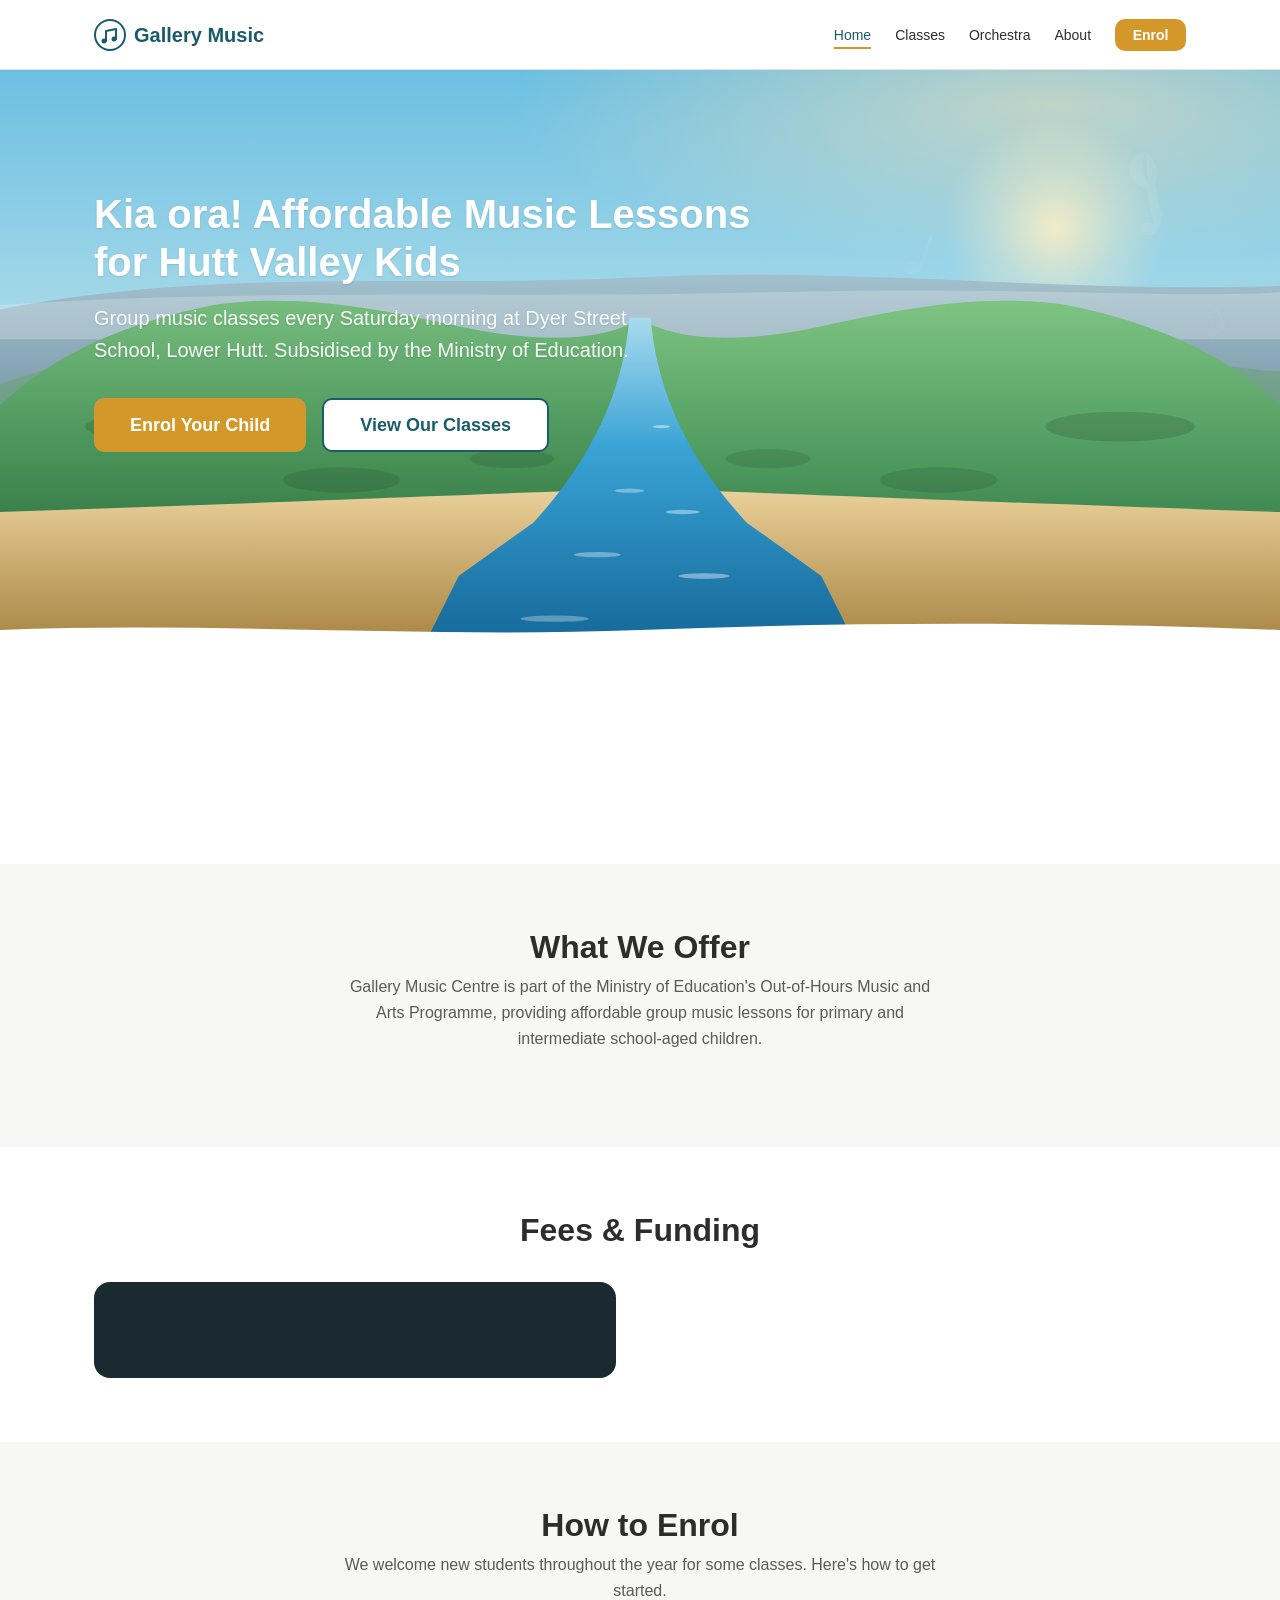
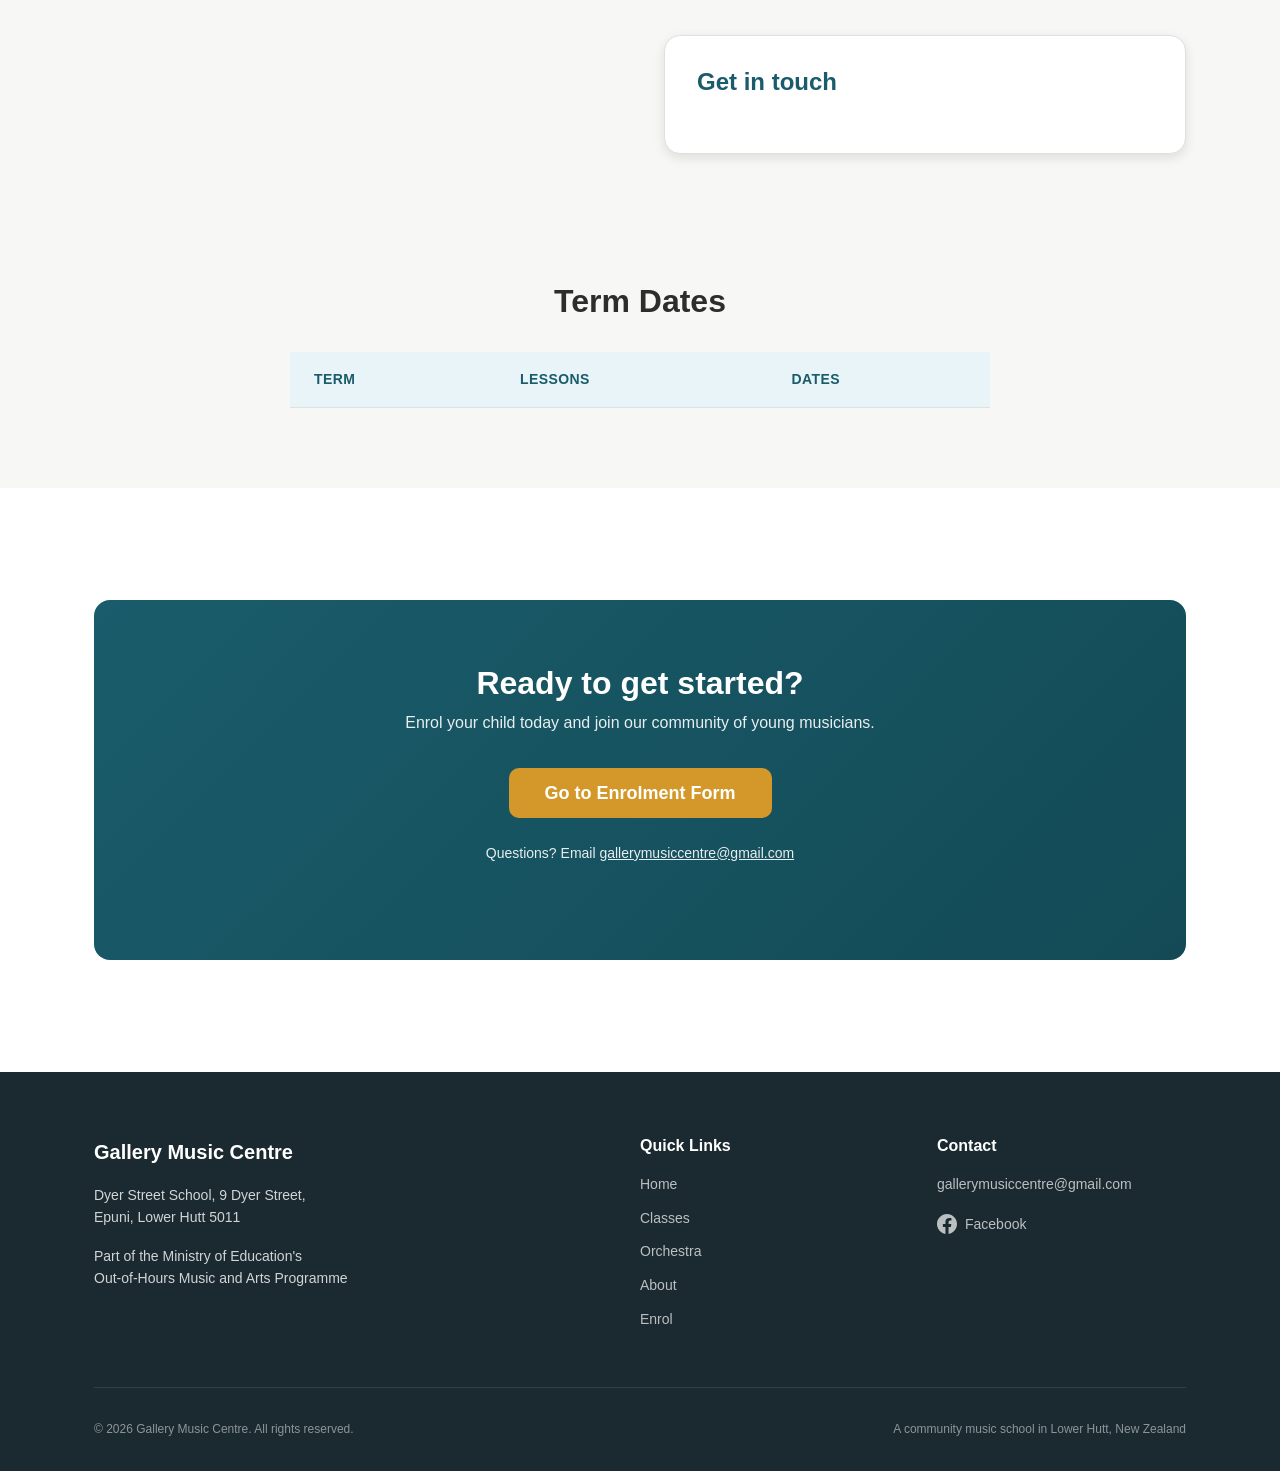
==== index.html @ 89d06e6a "Add SEO fundamentals: sitemap, robots.txt, canonical URLs, Open Graph, structured data - Create robo" ====
<!DOCTYPE html>
<html lang="en-NZ">
<head>
  <meta charset="UTF-8">
  <meta http-equiv="refresh" content="0; url=home.html">
  <title>Gallery Music Centre</title>
  <link rel="canonical" href="https://gallerymusic.org/home.html">
</head>
<body>
  <p><a href="home.html">Redirecting to Gallery Music Centre home page…</a></p>
</body>
</html>
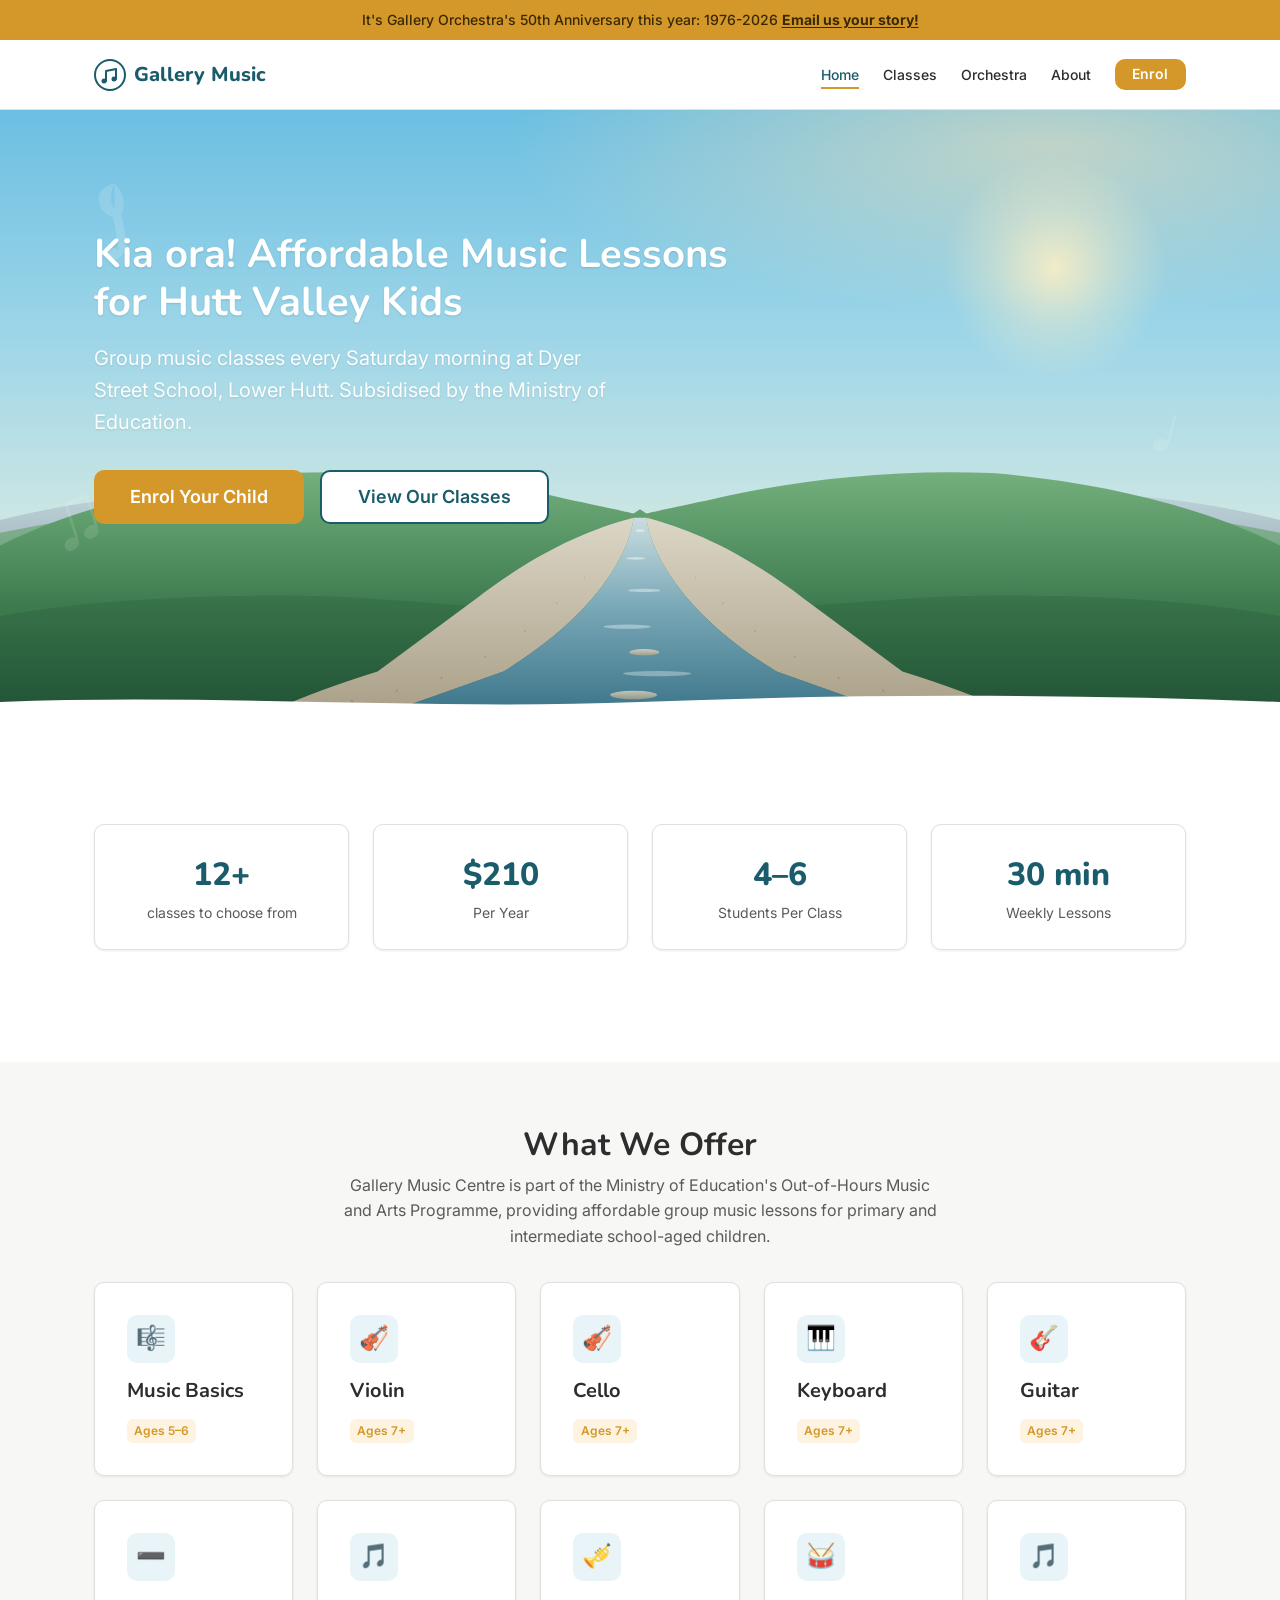
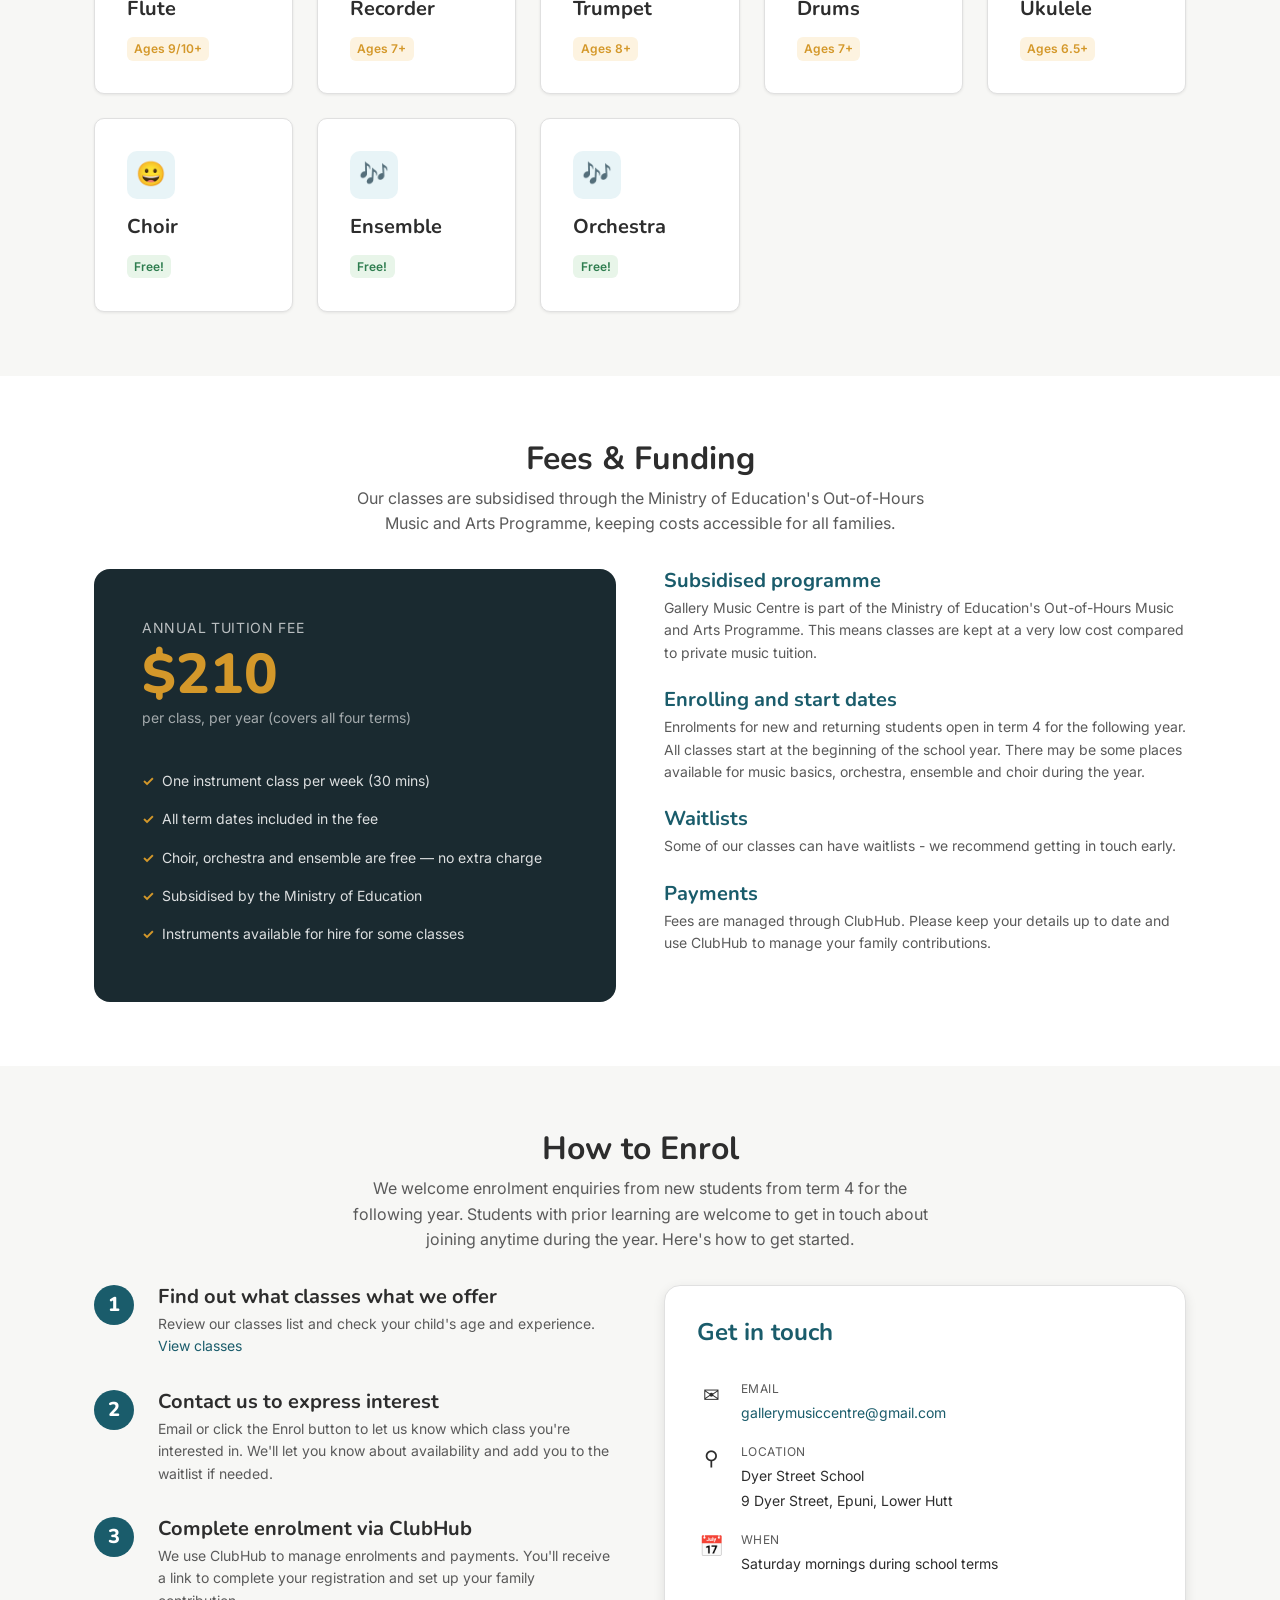
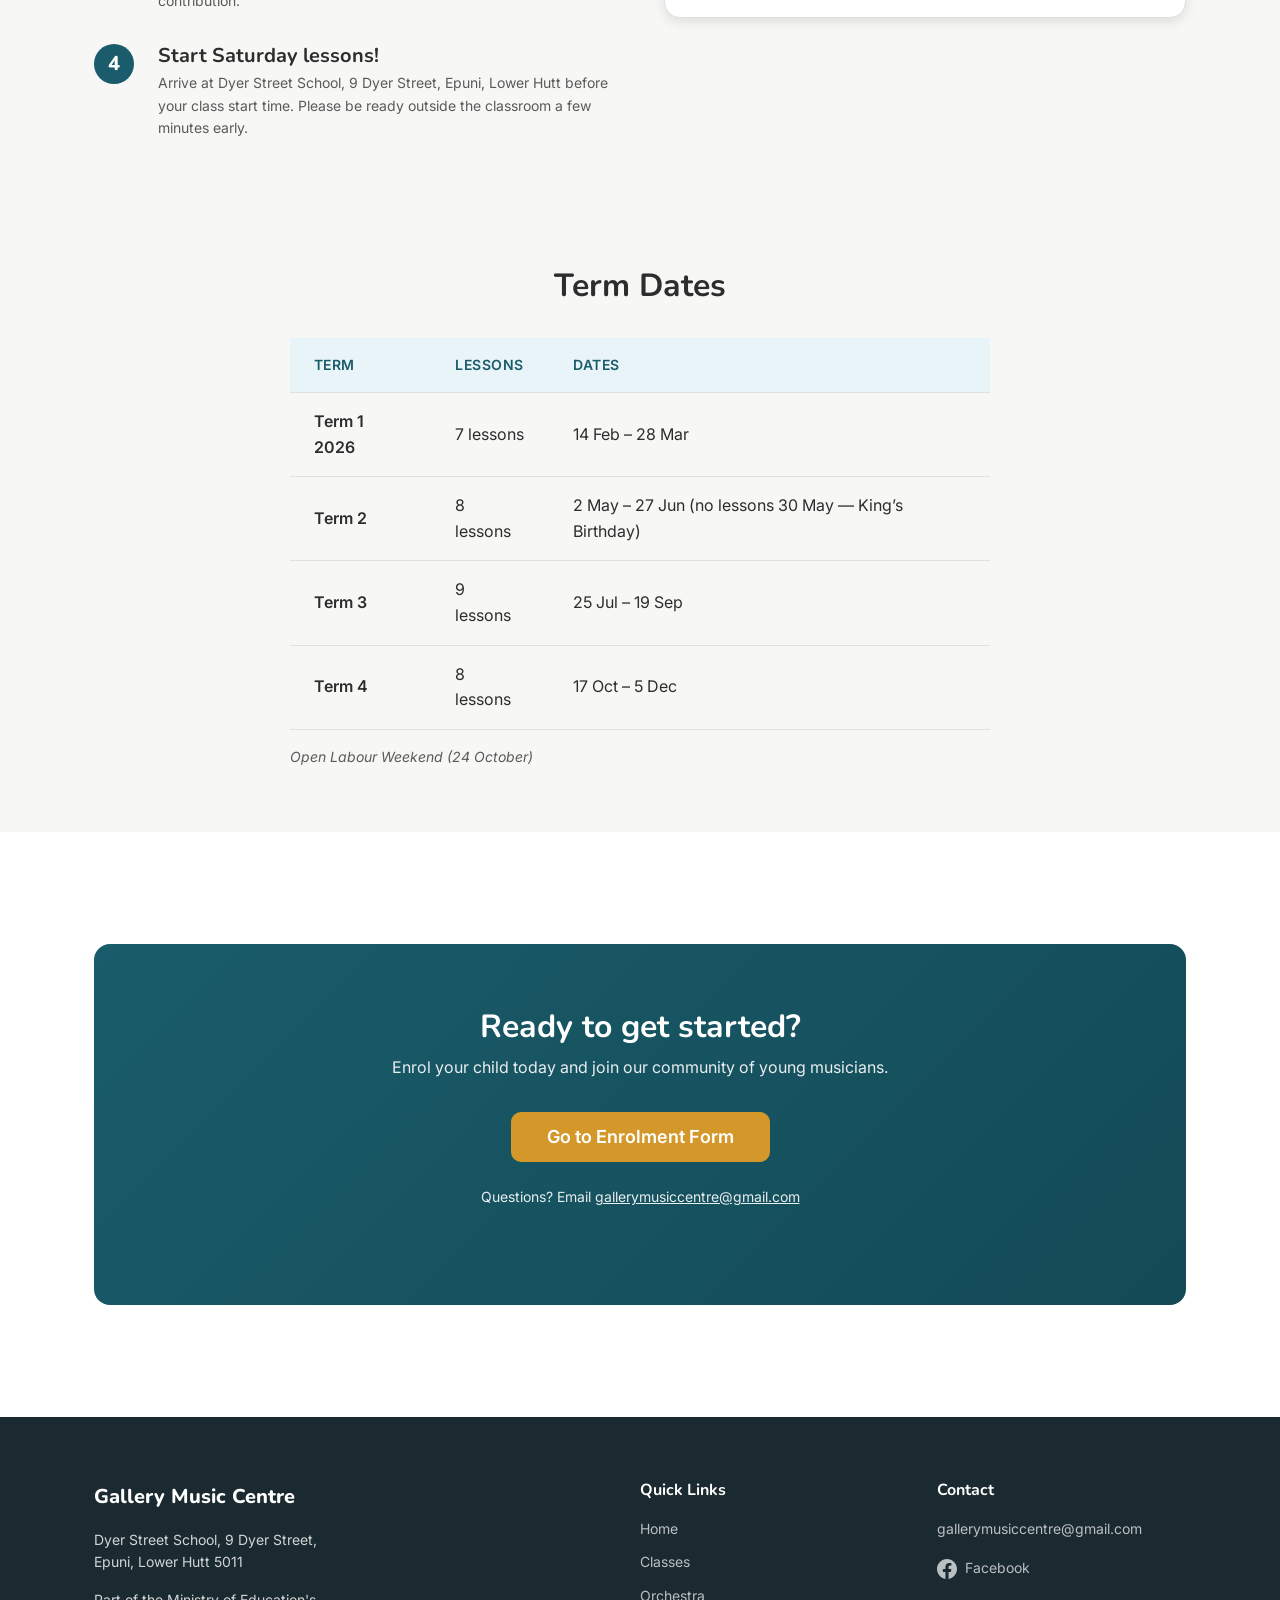
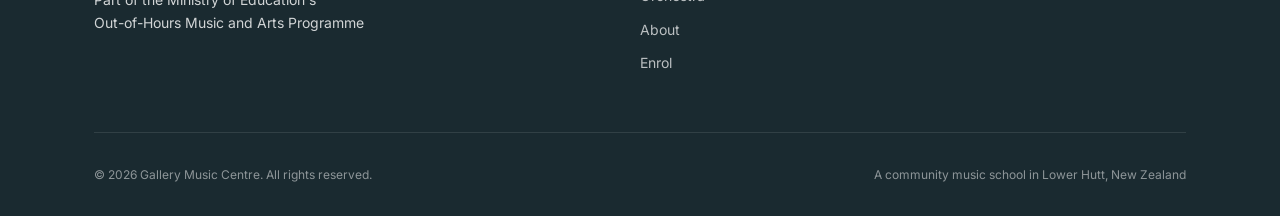
==== commit 5543c268: "Promote home.html to index.html, eliminating redirect flash gallerymusic.org now serves the home pag" ====
--- a/index.html
+++ b/index.html
@@ -2,11 +2,256 @@
 <html lang="en-NZ">
 <head>
   <meta charset="UTF-8">
-  <meta http-equiv="refresh" content="0; url=home.html">
-  <title>Gallery Music Centre</title>
-  <link rel="canonical" href="https://gallerymusic.org/home.html">
+  <meta name="viewport" content="width=device-width, initial-scale=1.0">
+  <title>Gallery Music Centre — Affordable Music Lessons for Hutt Valley Kids</title>
+  <meta name="description" content="Group music classes every Saturday morning at Dyer Street School, Lower Hutt. Subsidised by the Ministry of Education. Violin, guitar, drums, keyboard and more.">
+  <link rel="preconnect" href="https://fonts.googleapis.com">
+  <link rel="preconnect" href="https://fonts.gstatic.com" crossorigin>
+  <link href="https://fonts.googleapis.com/css2?family=Inter:wght@400;500;600;700&family=Nunito:wght@700;800&display=swap" rel="stylesheet">
+  <link rel="icon" type="image/svg+xml" href="images/favicon.svg">
+  <link rel="stylesheet" href="css/style.css">
+  <link rel="canonical" href="https://gallerymusic.org/">
+  <meta property="og:type" content="website">
+  <meta property="og:site_name" content="Gallery Music Centre">
+  <meta property="og:title" content="Gallery Music Centre — Affordable Music Lessons for Hutt Valley Kids">
+  <meta property="og:description" content="Group music classes every Saturday morning at Dyer Street School, Lower Hutt. Subsidised by the Ministry of Education. Violin, guitar, drums, keyboard and more.">
+  <meta property="og:url" content="https://gallerymusic.org/">
+  <meta property="og:locale" content="en_NZ">
+  <meta name="twitter:card" content="summary">
+  <meta name="twitter:title" content="Gallery Music Centre — Affordable Music Lessons for Hutt Valley Kids">
+  <meta name="twitter:description" content="Group music classes every Saturday morning at Dyer Street School, Lower Hutt. Subsidised by the Ministry of Education. Violin, guitar, drums, keyboard and more.">
+  <script type="application/ld+json">
+  {
+    "@context": "https://schema.org",
+    "@type": "EducationalOrganization",
+    "name": "Gallery Music Centre",
+    "url": "https://gallerymusic.org",
+    "description": "Affordable group music lessons for primary and intermediate school-aged children in Lower Hutt, New Zealand. Subsidised by the Ministry of Education.",
+    "address": {
+      "@type": "PostalAddress",
+      "streetAddress": "9 Dyer Street",
+      "addressLocality": "Epuni",
+      "addressRegion": "Lower Hutt",
+      "postalCode": "5011",
+      "addressCountry": "NZ"
+    },
+    "email": "gallerymusiccentre@gmail.com",
+    "sameAs": ["https://www.facebook.com/gallerymusiccentre"],
+    "openingHours": "Sa 08:30-12:30",
+    "priceRange": "$210/year",
+    "areaServed": {
+      "@type": "City",
+      "name": "Lower Hutt"
+    }
+  }
+  </script>
 </head>
 <body>
-  <p><a href="home.html">Redirecting to Gallery Music Centre home page…</a></p>
+
+  <a href="#main" class="skip-link">Skip to main content</a>
+
+  <!-- Site Banner -->
+  <div id="site-banner" class="site-banner" hidden>
+    <!-- loaded from data/banner.json -->
+  </div>
+
+  <!-- Header -->
+  <header class="site-header">
+    <nav class="nav container" aria-label="Main navigation">
+      <a href="/" class="nav__logo" aria-label="Gallery Music Centre — Home">
+        <svg viewBox="0 0 32 32" fill="none" aria-hidden="true">
+          <circle cx="16" cy="16" r="15" stroke="currentColor" stroke-width="2"/>
+          <path d="M12 22V12l10-2v10" stroke="currentColor" stroke-width="2" stroke-linecap="round" stroke-linejoin="round"/>
+          <circle cx="10" cy="22" r="2.5" fill="currentColor"/>
+          <circle cx="20" cy="20" r="2.5" fill="currentColor"/>
+        </svg>
+        Gallery Music
+      </a>
+      <div class="nav__overlay" aria-hidden="true"></div>
+      <ul class="nav__links" id="nav-links">
+        <li><a href="/" class="active">Home</a></li>
+        <li><a href="classes.html">Classes</a></li>
+        <li><a href="orchestra.html">Orchestra</a></li>
+        <li><a href="about.html">About</a></li>
+        <li><a href="enrol.html" class="nav__enrol">Enrol</a></li>
+      </ul>
+      <button class="nav__toggle" aria-expanded="false" aria-controls="nav-links" aria-label="Toggle menu">
+        <span></span><span></span><span></span>
+      </button>
+    </nav>
+  </header>
+
+  <main id="main">
+
+    <!-- Hero -->
+    <section class="hero">
+      <div class="hero__decor" aria-hidden="true">
+        <div class="hero__band hero__band--hills"></div>
+        <div class="hero__band hero__band--valley"></div>
+        <div class="hero__band hero__band--river"></div>
+      </div>
+      <div class="hero__notes" aria-hidden="true">
+        <!-- Treble clef silhouette -->
+        <svg viewBox="0 0 100 200"><path d="M52 2c-4 8-14 20-14 40s10 28 10 28l-6 10c-18-6-32-22-32-44C10 14 28 2 52 2zm0 0c4 8 14 20 14 40s-10 30-10 30v60c0 20-10 34-26 40-8 2-16 0-20-6s-2-14 4-18c8-4 18-2 22 6v-82l6-10"/></svg>
+        <!-- Quarter note -->
+        <svg viewBox="0 0 60 100"><ellipse cx="20" cy="80" rx="18" ry="14" transform="rotate(-20 20 80)"/><line x1="36" y1="74" x2="36" y2="8" stroke="currentColor" stroke-width="6"/></svg>
+        <!-- Double eighth notes -->
+        <svg viewBox="0 0 80 100"><ellipse cx="16" cy="82" rx="14" ry="11" transform="rotate(-20 16 82)"/><ellipse cx="56" cy="72" rx="14" ry="11" transform="rotate(-20 56 72)"/><line x1="28" y1="76" x2="28" y2="12" stroke="currentColor" stroke-width="5"/><line x1="68" y1="66" x2="68" y2="8" stroke="currentColor" stroke-width="5"/><line x1="28" y1="12" x2="68" y2="8" stroke="currentColor" stroke-width="6"/></svg>
+      </div>
+      <div class="container">
+        <div class="hero__content">
+          <h1>Kia ora! Affordable Music Lessons for Hutt Valley Kids</h1>
+          <p>Group music classes every Saturday morning at Dyer Street School, Lower Hutt. Subsidised by the Ministry of Education.</p>
+          <div class="hero__buttons">
+            <a href="enrol.html" class="btn btn--primary btn--large">Enrol Your Child</a>
+            <a href="classes.html" class="btn btn--secondary btn--large">View Our Classes</a>
+          </div>
+        </div>
+      </div>
+      <div class="hero__wave" aria-hidden="true">
+        <svg viewBox="0 0 1440 40" preserveAspectRatio="none"><path d="M0 20C240 5 480 35 720 20S1200 5 1440 20V40H0Z" fill="#ffffff"/></svg>
+      </div>
+    </section>
+
+    <!-- Key Stats -->
+    <section class="section" aria-label="Key facts">
+      <div class="container">
+        <div class="stats" id="key-stats">
+          <!-- loaded from data/site-settings.json -->
+        </div>
+      </div>
+    </section>
+
+    <!-- What We Offer -->
+    <section class="section section--alt">
+      <div class="container">
+        <div class="section-title">
+          <h2>What We Offer</h2>
+          <p>Gallery Music Centre is part of the Ministry of Education's Out-of-Hours Music and Arts Programme, providing affordable group music lessons for primary and intermediate school-aged children.</p>
+        </div>
+        <div class="card-grid card-grid--home" id="home-instruments">
+          <!-- loaded from data/instruments.json -->
+        </div>
+      </div>
+    </section>
+
+    <!-- Fees & Funding -->
+    <section class="section">
+      <div class="container">
+        <div class="section-title">
+          <h2 id="fees-title">Fees &amp; Funding</h2>
+          <p id="fees-intro"><!-- loaded from data/fees.json --></p>
+        </div>
+        <div class="fees-layout">
+          <div class="fee-box" id="fee-box">
+            <!-- loaded from data/fees.json -->
+          </div>
+          <div class="fee-notes" id="fee-notes">
+            <!-- loaded from data/fees.json -->
+          </div>
+        </div>
+      </div>
+    </section>
+
+    <!-- Join Gallery Music -->
+    <section class="section section--alt">
+      <div class="container">
+        <div class="section-title">
+          <h2 id="enrolment-title">How to Enrol</h2>
+          <p id="enrolment-intro">We welcome new students throughout the year for some classes. Here's how to get started.</p>
+        </div>
+        <div class="enrol-layout">
+          <div class="enrol-steps" id="enrolment-steps"></div>
+          <div class="contact-box">
+            <h3 id="enrolment-contact-heading">Get in touch</h3>
+            <div id="enrolment-contact-items"></div>
+          </div>
+        </div>
+      </div>
+    </section>
+
+    <!-- Term Calendar -->
+    <section class="section section--alt">
+      <div class="container">
+        <div class="section-title">
+          <h2>Term Dates</h2>
+        </div>
+        <div style="max-width: 700px; margin: 0 auto;">
+          <div class="table-scroll">
+            <table class="term-table">
+              <thead>
+                <tr>
+                  <th>Term</th>
+                  <th>Lessons</th>
+                  <th>Dates</th>
+                </tr>
+              </thead>
+              <tbody id="term-dates-body">
+                <!-- loaded from data/term-dates.json -->
+              </tbody>
+            </table>
+          </div>
+          <p class="term-note" id="term-dates-note"></p>
+        </div>
+      </div>
+    </section>
+
+    <!-- CTA Banner -->
+    <section class="section">
+      <div class="container">
+        <div class="cta-banner">
+          <h2>Ready to get started?</h2>
+          <p>Enrol your child today and join our community of young musicians.</p>
+          <a href="enrol.html" class="btn btn--primary btn--large">Go to Enrolment Form</a>
+          <p style="margin-top: var(--space-lg); font-size: var(--fs-sm);">
+            Questions? Email <a href="mailto:gallerymusiccentre@gmail.com" style="color: var(--color-white); text-decoration: underline;">gallerymusiccentre@gmail.com</a>
+          </p>
+        </div>
+      </div>
+    </section>
+
+  </main>
+
+  <!-- Footer -->
+  <footer class="site-footer">
+    <div class="container">
+      <div class="footer__grid">
+        <div>
+          <div class="footer__brand">Gallery Music Centre</div>
+          <p>Dyer Street School, 9 Dyer Street,<br>Epuni, Lower Hutt 5011</p>
+          <p style="margin-top: var(--space-md);">Part of the Ministry of Education's<br>Out-of-Hours Music and Arts Programme</p>
+        </div>
+        <div>
+          <h4>Quick Links</h4>
+          <ul class="footer__links">
+            <li><a href="/">Home</a></li>
+            <li><a href="classes.html">Classes</a></li>
+            <li><a href="orchestra.html">Orchestra</a></li>
+            <li><a href="about.html">About</a></li>
+            <li><a href="enrol.html">Enrol</a></li>
+          </ul>
+        </div>
+        <div>
+          <h4>Contact</h4>
+          <ul class="footer__links">
+            <li><a href="mailto:gallerymusiccentre@gmail.com">gallerymusiccentre@gmail.com</a></li>
+          </ul>
+          <div class="footer__social" style="margin-top: var(--space-md);">
+            <a href="https://www.facebook.com/gallerymusiccentre" target="_blank" rel="noopener noreferrer">
+              <svg width="20" height="20" viewBox="0 0 24 24" fill="currentColor" aria-hidden="true"><path d="M24 12.073c0-6.627-5.373-12-12-12s-12 5.373-12 12c0 5.99 4.388 10.954 10.125 11.854v-8.385H7.078v-3.47h3.047V9.43c0-3.007 1.792-4.669 4.533-4.669 1.312 0 2.686.235 2.686.235v2.953H15.83c-1.491 0-1.956.925-1.956 1.874v2.25h3.328l-.532 3.47h-2.796v8.385C19.612 23.027 24 18.062 24 12.073z"/></svg>
+              Facebook
+            </a>
+          </div>
+        </div>
+      </div>
+      <div class="footer__bottom">
+        <span>&copy; 2026 Gallery Music Centre. All rights reserved.</span>
+        <span>A community music school in Lower Hutt, New Zealand</span>
+      </div>
+    </div>
+  </footer>
+
+  <script src="js/content.js"></script>
+  <script src="js/main.js"></script>
 </body>
 </html>
--- a/css/style.css
+++ b/css/style.css
@@ -0,0 +1,1836 @@
+/* ============================================
+   Gallery Music Centre — Design System & Styles
+   See art_direction.md for full creative brief.
+   ============================================ */
+
+/* --- Custom Properties --- */
+:root {
+  /* Colours */
+  --color-primary: #1a5c6b;
+  --color-primary-dark: #134a56;
+  --color-primary-light: #e8f4f7;
+  --color-accent: #d4982a;
+  --color-accent-light: #fdf3e0;
+  --color-text: #2d2d2d;
+  --color-text-light: #5a5a5a;
+  --color-bg: #ffffff;
+  --color-bg-alt: #f7f7f5;
+  --color-bg-dark: #1a2a30;
+  --color-border: #e0e0e0;
+  --color-success: #2e7d4f;
+  --color-error: #c0392b;
+  --color-white: #ffffff;
+
+  /* Typography */
+  --font-body: 'Inter', -apple-system, BlinkMacSystemFont, 'Segoe UI', sans-serif;
+  --font-heading: 'Nunito', 'Inter', sans-serif;
+  --fs-xs: 0.75rem;
+  --fs-sm: 0.875rem;
+  --fs-base: 1rem;
+  --fs-md: 1.125rem;
+  --fs-lg: 1.25rem;
+  --fs-xl: 1.5rem;
+  --fs-2xl: 2rem;
+  --fs-3xl: 2.5rem;
+  --lh-tight: 1.2;
+  --lh-normal: 1.6;
+
+  /* Spacing */
+  --space-xs: 0.25rem;
+  --space-sm: 0.5rem;
+  --space-md: 1rem;
+  --space-lg: 1.5rem;
+  --space-xl: 2rem;
+  --space-2xl: 3rem;
+  --space-3xl: 4rem;
+  --space-4xl: 6rem;
+
+  /* Layout */
+  --max-width: 1140px;
+  --nav-height: 70px;
+
+  /* Effects */
+  --radius-sm: 6px;
+  --radius-md: 10px;
+  --radius-lg: 16px;
+  --radius-full: 50%;
+  --shadow-sm: 0 1px 3px rgba(0, 0, 0, 0.08);
+  --shadow-md: 0 4px 12px rgba(0, 0, 0, 0.1);
+  --shadow-lg: 0 8px 24px rgba(0, 0, 0, 0.12);
+  --transition: 0.2s ease;
+}
+
+/* --- Reset & Base --- */
+*,
+*::before,
+*::after {
+  box-sizing: border-box;
+  margin: 0;
+  padding: 0;
+}
+
+html {
+  scroll-behavior: smooth;
+  scroll-padding-top: var(--nav-height);
+}
+
+body {
+  font-family: var(--font-body);
+  font-size: var(--fs-base);
+  line-height: var(--lh-normal);
+  color: var(--color-text);
+  background: var(--color-bg);
+  -webkit-font-smoothing: antialiased;
+}
+
+img {
+  max-width: 100%;
+  height: auto;
+  display: block;
+}
+
+a {
+  color: var(--color-primary);
+  text-decoration: none;
+  transition: color var(--transition);
+}
+
+a:hover {
+  color: var(--color-accent);
+  text-decoration: underline;
+}
+
+/* Suppress underline on cards, buttons, nav, footer links */
+.card:hover,
+.btn:hover,
+.nav__links a:hover,
+.nav__logo:hover,
+.footer__links a:hover,
+.footer__social a:hover {
+  text-decoration: none;
+}
+
+h1, h2, h3, h4, h5, h6 {
+  font-family: var(--font-heading);
+  line-height: var(--lh-tight);
+  color: var(--color-text);
+}
+
+h1 { font-size: var(--fs-3xl); }
+h2 { font-size: var(--fs-2xl); }
+h3 { font-size: var(--fs-xl); }
+h4 { font-size: var(--fs-lg); }
+
+/* --- Skip to Content --- */
+.skip-link {
+  position: absolute;
+  top: -100%;
+  left: var(--space-md);
+  background: var(--color-primary);
+  color: var(--color-white);
+  padding: var(--space-sm) var(--space-md);
+  border-radius: var(--radius-sm);
+  z-index: 1000;
+  font-size: var(--fs-sm);
+}
+
+.skip-link:focus {
+  top: var(--space-sm);
+  color: var(--color-white);
+}
+
+/* --- Site Banner --- */
+.site-banner {
+  background: var(--color-accent);
+  color: #3a2800;
+  text-align: center;
+  padding: 10px var(--space-lg);
+  font-size: var(--fs-sm);
+  font-weight: 500;
+  line-height: 1.4;
+}
+
+.site-banner a {
+  color: #3a2800;
+  font-weight: 700;
+  text-decoration: underline;
+  text-underline-offset: 2px;
+}
+
+.site-banner[hidden] {
+  display: none;
+}
+
+/* --- Utility --- */
+.container {
+  width: 100%;
+  max-width: var(--max-width);
+  margin: 0 auto;
+  padding: 0 var(--space-lg);
+}
+
+.section {
+  padding: var(--space-3xl) 0;
+}
+
+.section--alt {
+  background: var(--color-bg-alt);
+}
+
+.section-title {
+  text-align: center;
+  margin-bottom: var(--space-xl);
+}
+
+.section-title h2 {
+  margin-bottom: var(--space-sm);
+}
+
+.section-title p {
+  color: var(--color-text-light);
+  max-width: 600px;
+  margin: 0 auto;
+}
+
+.text-center { text-align: center; }
+
+.sr-only {
+  position: absolute;
+  width: 1px;
+  height: 1px;
+  padding: 0;
+  margin: -1px;
+  overflow: hidden;
+  clip: rect(0, 0, 0, 0);
+  white-space: nowrap;
+  border: 0;
+}
+
+/* --- Buttons --- */
+.btn {
+  display: inline-flex;
+  align-items: center;
+  gap: var(--space-sm);
+  padding: 0.75rem 1.75rem;
+  border: none;
+  border-radius: var(--radius-md);
+  font-family: var(--font-body);
+  font-size: var(--fs-base);
+  font-weight: 600;
+  cursor: pointer;
+  transition: all var(--transition);
+  text-decoration: none;
+  line-height: 1;
+}
+
+.btn:focus-visible {
+  outline: 3px solid var(--color-accent);
+  outline-offset: 2px;
+}
+
+.btn--primary {
+  background: var(--color-accent);
+  color: var(--color-white);
+}
+
+.btn--primary:hover {
+  background: #c08a22;
+  color: var(--color-white);
+}
+
+.btn--secondary {
+  background: var(--color-white);
+  color: var(--color-primary);
+  border: 2px solid var(--color-primary);
+}
+
+.btn--secondary:hover {
+  background: var(--color-primary);
+  color: var(--color-white);
+}
+
+.btn--large {
+  padding: 1rem 2.25rem;
+  font-size: var(--fs-md);
+}
+
+/* --- Header / Navigation --- */
+.site-header {
+  position: sticky;
+  top: 0;
+  z-index: 100;
+  background: var(--color-white);
+  border-bottom: 1px solid var(--color-border);
+  height: var(--nav-height);
+}
+
+.nav {
+  display: flex;
+  align-items: center;
+  justify-content: space-between;
+  height: var(--nav-height);
+}
+
+.nav__logo {
+  font-family: var(--font-heading);
+  font-size: var(--fs-lg);
+  font-weight: 800;
+  color: var(--color-primary);
+  display: flex;
+  align-items: center;
+  gap: var(--space-sm);
+}
+
+.nav__logo:hover {
+  color: var(--color-primary-dark);
+}
+
+.nav__logo svg {
+  width: 32px;
+  height: 32px;
+  flex-shrink: 0;
+}
+
+.nav__links {
+  display: flex;
+  align-items: center;
+  gap: var(--space-lg);
+  list-style: none;
+}
+
+.nav__links a {
+  font-size: var(--fs-sm);
+  font-weight: 500;
+  color: var(--color-text);
+  padding: var(--space-xs) 0;
+  position: relative;
+}
+
+.nav__links a::after {
+  content: '';
+  position: absolute;
+  bottom: -2px;
+  left: 0;
+  width: 0;
+  height: 2px;
+  background: var(--color-accent);
+  transition: width var(--transition);
+}
+
+.nav__links a:hover::after,
+.nav__links a.active::after {
+  width: 100%;
+}
+
+.nav__links a.active {
+  color: var(--color-primary);
+}
+
+.nav__links a.nav__enrol {
+  background: var(--color-accent);
+  color: var(--color-white) !important;
+  padding: 0.45rem 1.1rem;
+  border-radius: var(--radius-md);
+  font-weight: 600;
+  line-height: 1.2;
+  display: inline-flex;
+  align-items: center;
+}
+
+.nav__links a.nav__enrol::after {
+  display: none !important;
+}
+
+.nav__links a.nav__enrol:hover {
+  background: #c08a22;
+  color: var(--color-white) !important;
+}
+
+/* Hamburger */
+.nav__toggle {
+  display: none;
+  background: none;
+  border: none;
+  cursor: pointer;
+  padding: var(--space-sm);
+  z-index: 110;
+}
+
+.nav__toggle span {
+  display: block;
+  width: 24px;
+  height: 2px;
+  background: var(--color-text);
+  margin: 6px 0;
+  transition: all var(--transition);
+  border-radius: 2px;
+}
+
+.nav__toggle[aria-expanded="true"] span:nth-child(1) {
+  transform: rotate(45deg) translate(5px, 6px);
+}
+
+.nav__toggle[aria-expanded="true"] span:nth-child(2) {
+  opacity: 0;
+}
+
+.nav__toggle[aria-expanded="true"] span:nth-child(3) {
+  transform: rotate(-45deg) translate(5px, -6px);
+}
+
+/* --- Hero Section ---
+   The Hutt Valley scene is drawn as a single illustrated SVG with
+   perspective: hills frame the left and right edges, the river
+   converges from the foreground toward a vanishing point in the
+   distance. The scene anchors at the bottom of the hero and uses
+   `background-size: cover`, so on narrow phone screens the central
+   river / vanishing point stays in view while the outer hills crop
+   off-screen — the valley still reads as a valley. */
+
+.hero,
+.page-header {
+  /* Hutt Valley scene: pale grey shingle banks, muted grey-blue river, forested hills
+     with a hazy distant ridge. River, banks, and hills converge at one vanishing point
+     so the valley reads cleanly at every aspect ratio. */
+  --hero-scene: url("data:image/svg+xml;utf8,<svg xmlns='http://www.w3.org/2000/svg' viewBox='0 0 1200 600' preserveAspectRatio='xMidYMax slice'><defs><linearGradient id='haze' x1='0' y1='0' x2='0' y2='1'><stop offset='0' stop-color='%23b8c8d2' stop-opacity='0.65'/><stop offset='1' stop-color='%2390a4b0' stop-opacity='0.8'/></linearGradient><linearGradient id='midHill' x1='0' y1='0' x2='0' y2='1'><stop offset='0' stop-color='%2382b691'/><stop offset='1' stop-color='%23436f50'/></linearGradient><linearGradient id='hill' x1='0' y1='0' x2='0' y2='1'><stop offset='0' stop-color='%2374b07d'/><stop offset='0.55' stop-color='%233e7c4f'/><stop offset='1' stop-color='%23235639'/></linearGradient><linearGradient id='gravel' x1='0' y1='0' x2='0' y2='1'><stop offset='0' stop-color='%23dcd6c6'/><stop offset='1' stop-color='%23aaa088'/></linearGradient><linearGradient id='water' x1='0' y1='0' x2='0' y2='1'><stop offset='0' stop-color='%23cadde0'/><stop offset='0.45' stop-color='%237aa9b8'/><stop offset='1' stop-color='%233c7589'/></linearGradient><linearGradient id='riparian' x1='0' y1='0' x2='0' y2='1'><stop offset='0' stop-color='%236ea16e' stop-opacity='0.9'/><stop offset='1' stop-color='%233a6843' stop-opacity='0.9'/></linearGradient></defs><path d='M0 420 C 80 400 160 392 240 396 C 320 402 380 410 440 412 C 510 414 560 414 600 414 C 640 414 690 414 760 412 C 820 410 880 402 960 396 C 1040 392 1120 400 1200 420 L 1200 460 L 0 460 Z' fill='url(%23haze)'/><path d='M0 600 L 0 432 C 120 408 260 392 400 402 C 500 410 560 414 600 416 C 640 414 700 410 800 402 C 940 392 1080 408 1200 432 L 1200 600 Z' fill='url(%23midHill)' opacity='0.92'/><path d='M0 600 L 0 444 C 70 408 170 384 270 376 C 370 372 460 384 530 400 C 568 408 586 412 594 414 L 600 410 L 600 600 Z' fill='url(%23hill)'/><path d='M1200 600 L 1200 444 C 1130 408 1030 384 930 376 C 830 372 740 384 670 400 C 632 408 614 412 606 414 L 600 410 L 600 600 Z' fill='url(%23hill)'/><g fill='%231f4a2f' opacity='0.20'><path d='M0 600 L 0 510 C 80 495 200 488 320 492 C 420 498 480 504 540 510 L 580 520 L 540 600 Z'/><path d='M1200 600 L 1200 510 C 1120 495 1000 488 880 492 C 780 498 720 504 660 510 L 620 520 L 660 600 Z'/></g><path d='M593 414 C 588 442 565 488 506 540 L 432 600 L 388 600 L 462 530 C 524 478 568 444 593 414 Z' fill='url(%23riparian)' opacity='0.85'/><path d='M607 414 C 612 442 635 488 694 540 L 768 600 L 812 600 L 738 530 C 676 478 632 444 607 414 Z' fill='url(%23riparian)' opacity='0.85'/><path d='M594 418 C 590 452 558 510 472 562 L 365 600 L 252 600 Q 296 580 354 562 L 446 494 C 514 442 564 426 594 418 Z' fill='url(%23gravel)'/><path d='M606 418 C 610 452 642 510 728 562 L 835 600 L 948 600 Q 904 580 846 562 L 754 494 C 686 442 636 426 606 418 Z' fill='url(%23gravel)'/><g fill='%237d735a' opacity='0.30'><circle cx='330' cy='590' r='1.5'/><circle cx='372' cy='580' r='1.2'/><circle cx='414' cy='568' r='1.2'/><circle cx='455' cy='548' r='1'/><circle cx='492' cy='524' r='0.9'/><circle cx='522' cy='498' r='0.8'/><circle cx='548' cy='474' r='0.7'/><circle cx='870' cy='590' r='1.5'/><circle cx='828' cy='580' r='1.2'/><circle cx='786' cy='568' r='1.2'/><circle cx='745' cy='548' r='1'/><circle cx='708' cy='524' r='0.9'/><circle cx='678' cy='498' r='0.8'/><circle cx='652' cy='474' r='0.7'/></g><path d='M594 418 L 606 418 C 610 452 642 510 728 562 L 835 600 L 365 600 L 472 562 C 558 510 590 452 594 418 Z' fill='url(%23water)'/><ellipse cx='604' cy='544' rx='14' ry='3' fill='url(%23gravel)' opacity='0.85'/><ellipse cx='594' cy='584' rx='22' ry='4' fill='url(%23gravel)' opacity='0.8'/><ellipse cx='600' cy='430' rx='4' ry='1' fill='%23ffffff' opacity='0.5'/><ellipse cx='596' cy='456' rx='9' ry='1.2' fill='%23ffffff' opacity='0.45'/><ellipse cx='604' cy='486' rx='15' ry='1.6' fill='%23ffffff' opacity='0.4'/><ellipse cx='588' cy='520' rx='22' ry='2' fill='%23ffffff' opacity='0.35'/><ellipse cx='616' cy='564' rx='32' ry='2.5' fill='%23ffffff' opacity='0.32'/></svg>");
+}
+
+.hero {
+  background:
+    radial-gradient(ellipse 60% 40% at 82% 6%, rgba(255, 226, 178, 0.55) 0%, rgba(255, 226, 178, 0) 70%),
+    linear-gradient(180deg, #6cbfe2 0%, #9ed6e8 38%, #cfe7e3 70%, #e6efd9 100%);
+  color: var(--color-white);
+  padding: var(--space-4xl) 0 calc(var(--space-4xl) + 28px);
+  position: relative;
+  overflow: hidden;
+}
+
+/* Soft sun glow — top right */
+.hero::before {
+  content: '';
+  position: absolute;
+  top: 48px;
+  right: 9%;
+  width: 220px;
+  height: 220px;
+  border-radius: var(--radius-full);
+  background: radial-gradient(circle, rgba(255, 240, 196, 0.85) 0%, rgba(255, 240, 196, 0.32) 40%, rgba(255, 240, 196, 0) 72%);
+  z-index: 0;
+}
+
+.hero::after {
+  display: none;
+}
+
+/* The illustrated valley scene fills the hero, anchored at the bottom */
+.hero__decor {
+  position: absolute;
+  inset: 0;
+  overflow: hidden;
+  pointer-events: none;
+  z-index: 0;
+  background-image: var(--hero-scene);
+  background-repeat: no-repeat;
+  background-position: center bottom;
+  background-size: cover;
+}
+
+.hero__decor::before,
+.hero__decor::after {
+  display: none;
+  content: none;
+}
+
+/* Old per-band layers no longer used — single SVG handles the scene */
+.hero__band {
+  display: none;
+}
+
+/* Musical note SVG silhouettes */
+.hero__notes {
+  position: absolute;
+  inset: 0;
+  pointer-events: none;
+  z-index: 1;
+}
+
+.hero__notes svg {
+  position: absolute;
+  fill: currentColor;
+  color: var(--color-white);
+}
+
+/* Treble clef — top-left, drifting into the sky above the headline */
+.hero__notes svg:nth-child(1) {
+  top: 12%;
+  left: 6%;
+  width: 88px;
+  height: 88px;
+  transform: rotate(-10deg);
+  opacity: 0.14;
+}
+
+/* Quarter note — right side, sitting clear of the sun glow */
+.hero__notes svg:nth-child(2) {
+  top: 50%;
+  right: 7%;
+  width: 44px;
+  height: 44px;
+  transform: rotate(14deg);
+  opacity: 0.12;
+}
+
+/* Double eighth notes — mid-left, between headline and buttons */
+.hero__notes svg:nth-child(3) {
+  top: 64%;
+  left: 4%;
+  width: 56px;
+  height: 56px;
+  transform: rotate(-18deg);
+  opacity: 0.11;
+}
+
+/* Wavy bottom edge */
+.hero__wave {
+  position: absolute;
+  bottom: -1px;
+  left: 0;
+  width: 100%;
+  height: 22px;
+  pointer-events: none;
+  z-index: 2;
+}
+
+.hero__wave svg {
+  display: block;
+  width: 100%;
+  height: 100%;
+}
+
+.hero__content {
+  max-width: 680px;
+  position: relative;
+  z-index: 2;
+  padding: var(--space-lg) 0 var(--space-3xl);
+}
+
+.hero h1 {
+  color: var(--color-white);
+  font-size: var(--fs-3xl);
+  margin-bottom: var(--space-md);
+  text-shadow: 0 1px 2px rgba(0, 0, 0, 0.12);
+}
+
+.hero p {
+  font-size: var(--fs-lg);
+  opacity: 0.96;
+  margin-bottom: var(--space-xl);
+  line-height: var(--lh-normal);
+  max-width: 34rem;
+  text-shadow: 0 1px 2px rgba(0, 0, 0, 0.1);
+}
+
+.hero__buttons {
+  display: flex;
+  gap: var(--space-md);
+  flex-wrap: wrap;
+}
+
+/* Orchestra hero variant — same valley scene, deeper sky tint */
+.hero--orchestra {
+  background:
+    radial-gradient(ellipse 60% 40% at 80% 8%, rgba(255, 218, 160, 0.45) 0%, rgba(255, 218, 160, 0) 70%),
+    linear-gradient(180deg, #2c8aa3 0%, #5fadbd 38%, #9cc9c2 70%, #c9dcb8 100%);
+  text-align: center;
+}
+
+.hero--orchestra .hero__content {
+  max-width: 700px;
+  margin: 0 auto;
+}
+
+.hero--orchestra .hero__notes {
+  display: none;
+}
+
+.hero--orchestra::before {
+  background: radial-gradient(circle, rgba(249, 227, 161, 0.78) 0%, rgba(249, 227, 161, 0.26) 40%, rgba(249, 227, 161, 0) 72%);
+}
+
+.hero--compact {
+  padding: var(--space-2xl) 0 calc(var(--space-2xl) + 20px);
+}
+
+.hero--compact::before {
+  top: 26px;
+  right: 8%;
+  width: 180px;
+  height: 180px;
+}
+
+.hero--compact .hero__content {
+  padding: var(--space-sm) 0 var(--space-xl);
+}
+
+.hero--orchestra.hero--compact .container {
+  position: relative;
+  z-index: 2;
+}
+
+.hero--orchestra.hero--compact .hero__content {
+  max-width: 720px;
+  padding: var(--space-md) 0 var(--space-xl);
+  display: flex;
+  flex-direction: column;
+  align-items: center;
+}
+
+.hero--orchestra.hero--compact p {
+  max-width: 32rem;
+  margin-left: auto;
+  margin-right: auto;
+}
+
+.hero--orchestra.hero--compact .hero__buttons {
+  justify-content: center;
+}
+
+.hero--compact .hero__wave {
+  height: 18px;
+}
+
+/* --- Stats Bar --- */
+.stats {
+  display: grid;
+  grid-template-columns: repeat(4, 1fr);
+  gap: var(--space-lg);
+  padding: var(--space-2xl) 0;
+}
+
+.stat-card {
+  text-align: center;
+  padding: var(--space-lg);
+  background: var(--color-white);
+  border-radius: var(--radius-md);
+  box-shadow: var(--shadow-sm);
+  border: 1px solid var(--color-border);
+}
+
+.stat-card__value {
+  font-family: var(--font-heading);
+  font-size: var(--fs-2xl);
+  font-weight: 800;
+  color: var(--color-primary);
+  display: block;
+}
+
+.stat-card__label {
+  font-size: var(--fs-sm);
+  color: var(--color-text-light);
+  margin-top: var(--space-xs);
+}
+
+/* --- Card Grids --- */
+.card-grid {
+  display: grid;
+  grid-template-columns: repeat(auto-fill, minmax(250px, 1fr));
+  gap: var(--space-lg);
+}
+
+/* When exactly 10 cards (home page), use 5 columns on wide screens */
+.card-grid--home {
+  grid-template-columns: repeat(auto-fill, minmax(180px, 1fr));
+}
+
+/* When exactly 3 items (e.g. audience), force 3 columns */
+.card-grid--three {
+  grid-template-columns: repeat(3, 1fr);
+}
+
+.card {
+  background: var(--color-white);
+  border-radius: var(--radius-md);
+  padding: var(--space-xl);
+  box-shadow: var(--shadow-sm);
+  border: 1px solid var(--color-border);
+  transition: box-shadow var(--transition), transform var(--transition);
+  text-decoration: none;
+  color: inherit;
+  display: block;
+}
+
+.card:hover {
+  box-shadow: var(--shadow-md);
+  transform: translateY(-2px);
+  color: inherit;
+}
+
+.card__icon {
+  width: 48px;
+  height: 48px;
+  background: var(--color-primary-light);
+  border-radius: var(--radius-md);
+  display: flex;
+  align-items: center;
+  justify-content: center;
+  margin-bottom: var(--space-md);
+  color: var(--color-primary);
+  font-size: var(--fs-xl);
+}
+
+.card h3 {
+  margin-bottom: var(--space-sm);
+  font-size: var(--fs-lg);
+}
+
+.card p {
+  color: var(--color-text-light);
+  font-size: var(--fs-sm);
+}
+
+.card__tag {
+  display: inline-block;
+  background: var(--color-accent-light);
+  color: var(--color-accent);
+  font-size: var(--fs-xs);
+  font-weight: 600;
+  padding: 0.2em 0.6em;
+  border-radius: var(--radius-sm);
+  margin-top: var(--space-sm);
+}
+
+.card--free .card__tag {
+  background: #e8f5e9;
+  color: var(--color-success);
+}
+
+/* --- How It Works --- */
+.steps {
+  display: grid;
+  grid-template-columns: repeat(3, 1fr);
+  gap: var(--space-xl);
+  text-align: center;
+}
+
+.step {
+  position: relative;
+}
+
+.step__number {
+  width: 56px;
+  height: 56px;
+  background: var(--color-accent);
+  color: var(--color-white);
+  border-radius: var(--radius-full);
+  display: flex;
+  align-items: center;
+  justify-content: center;
+  font-family: var(--font-heading);
+  font-size: var(--fs-xl);
+  font-weight: 800;
+  margin: 0 auto var(--space-md);
+}
+
+.step h3 {
+  margin-bottom: var(--space-sm);
+}
+
+.step p {
+  color: var(--color-text-light);
+  font-size: var(--fs-sm);
+}
+
+/* --- Term Calendar --- */
+.term-table {
+  width: 100%;
+  border-collapse: collapse;
+  margin-bottom: var(--space-md);
+}
+
+.term-table th,
+.term-table td {
+  padding: var(--space-md) var(--space-lg);
+  text-align: left;
+  border-bottom: 1px solid var(--color-border);
+}
+
+.term-table th {
+  font-weight: 600;
+  color: var(--color-primary);
+  background: var(--color-primary-light);
+  font-size: var(--fs-sm);
+  text-transform: uppercase;
+  letter-spacing: 0.03em;
+}
+
+.term-table td:first-child {
+  font-weight: 600;
+}
+
+.term-note {
+  font-size: var(--fs-sm);
+  color: var(--color-text-light);
+  font-style: italic;
+}
+
+/* --- Table scroll wrapper (mobile overflow) --- */
+.table-scroll {
+  overflow-x: auto;
+  -webkit-overflow-scrolling: touch;
+}
+
+/* --- Testimonials --- */
+.testimonials {
+  display: grid;
+  grid-template-columns: repeat(auto-fill, minmax(300px, 1fr));
+  gap: var(--space-lg);
+}
+
+.testimonial {
+  background: var(--color-white);
+  border-radius: var(--radius-md);
+  padding: var(--space-xl);
+  box-shadow: var(--shadow-sm);
+  border: 1px solid var(--color-border);
+  position: relative;
+}
+
+.testimonial::before {
+  content: '\201C';
+  font-size: 4rem;
+  font-family: var(--font-heading);
+  color: var(--color-accent);
+  opacity: 0.3;
+  position: absolute;
+  top: 10px;
+  left: 20px;
+  line-height: 1;
+}
+
+.testimonial p {
+  font-style: italic;
+  color: var(--color-text-light);
+  margin-bottom: var(--space-md);
+  position: relative;
+  z-index: 1;
+}
+
+.testimonial__author {
+  font-weight: 600;
+  font-size: var(--fs-sm);
+  color: var(--color-text);
+  font-style: normal;
+}
+
+/* --- CTA Banner --- */
+.cta-banner {
+  background: linear-gradient(135deg, var(--color-primary) 0%, var(--color-primary-dark) 100%);
+  color: var(--color-white);
+  text-align: center;
+  padding: var(--space-3xl) var(--space-lg);
+  border-radius: var(--radius-lg);
+  margin: var(--space-2xl) 0;
+}
+
+.cta-banner h2 {
+  color: var(--color-white);
+  margin-bottom: var(--space-sm);
+}
+
+.cta-banner p {
+  opacity: 0.9;
+  margin-bottom: var(--space-xl);
+}
+
+/* --- Fees & Funding --- */
+.fees-layout {
+  display: grid;
+  grid-template-columns: 1fr 1fr;
+  gap: var(--space-2xl);
+  align-items: start;
+}
+
+.fee-box {
+  background: var(--color-bg-dark);
+  color: var(--color-white);
+  border-radius: var(--radius-lg);
+  padding: var(--space-2xl);
+}
+
+.fee-box__title {
+  font-size: var(--fs-sm);
+  text-transform: uppercase;
+  letter-spacing: 0.05em;
+  color: rgba(255, 255, 255, 0.7);
+  margin-bottom: var(--space-sm);
+}
+
+.fee-box__amount {
+  font-family: var(--font-heading);
+  font-size: 3.5rem;
+  font-weight: 800;
+  color: var(--color-accent);
+  line-height: 1;
+  margin-bottom: var(--space-xs);
+}
+
+.fee-box__period {
+  font-size: var(--fs-sm);
+  color: rgba(255, 255, 255, 0.6);
+  margin-bottom: var(--space-xl);
+}
+
+.fee-box__list {
+  list-style: none;
+}
+
+.fee-box__list li {
+  padding: var(--space-sm) 0;
+  font-size: var(--fs-sm);
+  display: flex;
+  align-items: baseline;
+  gap: var(--space-sm);
+  color: rgba(255, 255, 255, 0.85);
+}
+
+.fee-box__list li::before {
+  content: '\2713';
+  color: var(--color-accent);
+  font-weight: 700;
+  flex-shrink: 0;
+}
+
+.fee-notes h4 {
+  color: var(--color-primary);
+  margin-bottom: var(--space-xs);
+}
+
+.fee-notes p {
+  color: var(--color-text-light);
+  font-size: var(--fs-sm);
+  margin-bottom: var(--space-lg);
+  line-height: var(--lh-normal);
+}
+
+.fee-notes p:last-child {
+  margin-bottom: 0;
+}
+
+/* --- Join / Enrol Layout --- */
+.enrol-layout {
+  display: grid;
+  grid-template-columns: 1fr 1fr;
+  gap: var(--space-2xl);
+  align-items: start;
+}
+
+.enrol-steps .enrol-step {
+  display: flex;
+  gap: var(--space-lg);
+  margin-bottom: var(--space-xl);
+}
+
+.enrol-steps .enrol-step:last-child {
+  margin-bottom: 0;
+}
+
+.enrol-step__num {
+  width: 40px;
+  height: 40px;
+  min-width: 40px;
+  background: var(--color-primary);
+  color: var(--color-white);
+  border-radius: var(--radius-full);
+  display: flex;
+  align-items: center;
+  justify-content: center;
+  font-family: var(--font-heading);
+  font-size: var(--fs-lg);
+  font-weight: 800;
+}
+
+.enrol-step h4 {
+  margin-bottom: var(--space-xs);
+}
+
+.enrol-step p {
+  color: var(--color-text-light);
+  font-size: var(--fs-sm);
+  line-height: var(--lh-normal);
+}
+
+.contact-box {
+  background: var(--color-white);
+  border-radius: var(--radius-lg);
+  padding: var(--space-xl);
+  box-shadow: var(--shadow-md);
+  border: 1px solid var(--color-border);
+}
+
+.contact-box h3 {
+  margin-bottom: var(--space-lg);
+  color: var(--color-primary);
+}
+
+.contact-item {
+  display: flex;
+  align-items: flex-start;
+  gap: var(--space-md);
+  padding: var(--space-sm) 0;
+}
+
+.contact-item__icon {
+  font-size: var(--fs-lg);
+  flex-shrink: 0;
+  width: 28px;
+  text-align: center;
+}
+
+.contact-item__label {
+  font-size: var(--fs-xs);
+  text-transform: uppercase;
+  letter-spacing: 0.04em;
+  color: var(--color-text-light);
+  margin-bottom: 2px;
+}
+
+.contact-item a,
+.contact-item span {
+  font-size: var(--fs-sm);
+}
+
+/* --- Page Header (smaller hero used on inner pages) --- */
+.page-header {
+  background:
+    radial-gradient(ellipse 60% 50% at 84% 6%, rgba(255, 226, 178, 0.5) 0%, rgba(255, 226, 178, 0) 70%),
+    linear-gradient(180deg, #6cbfe2 0%, #9ed6e8 38%, #cfe7e3 70%, #e6efd9 100%);
+  color: var(--color-white);
+  padding: var(--space-2xl) 0 calc(var(--space-2xl) + 20px);
+  text-align: center;
+  position: relative;
+  overflow: hidden;
+}
+
+/* Soft sun glow */
+.page-header::before {
+  content: '';
+  position: absolute;
+  top: 22px;
+  right: 9%;
+  width: 170px;
+  height: 170px;
+  border-radius: var(--radius-full);
+  background: radial-gradient(circle, rgba(255, 240, 196, 0.85) 0%, rgba(255, 240, 196, 0.32) 40%, rgba(255, 240, 196, 0) 72%);
+  z-index: 0;
+}
+
+.page-header::after {
+  display: none;
+}
+
+.page-header .container {
+  position: relative;
+  z-index: 2;
+}
+
+.page-header .hero__notes svg:nth-child(1) {
+  top: 14%;
+  left: 6%;
+  width: 56px;
+  height: 56px;
+  opacity: 0.13;
+}
+
+.page-header .hero__notes svg:nth-child(2) {
+  top: 50%;
+  right: 7%;
+  width: 32px;
+  height: 32px;
+  opacity: 0.11;
+}
+
+.page-header .hero__notes svg:nth-child(3) {
+  top: 22%;
+  right: 12%;
+  left: auto;
+  width: 36px;
+  height: 36px;
+  opacity: 0.10;
+}
+
+.page-header h1 {
+  color: var(--color-white);
+  position: relative;
+  z-index: 1;
+  text-shadow: 0 1px 2px rgba(0, 0, 0, 0.12);
+}
+
+.page-header p {
+  color: rgba(255, 255, 255, 0.92);
+  max-width: 600px;
+  margin: var(--space-sm) auto 0;
+  position: relative;
+  z-index: 1;
+  text-shadow: 0 1px 2px rgba(0, 0, 0, 0.1);
+}
+
+/* Wavy bottom edge for page headers */
+.page-header__wave {
+  position: absolute;
+  bottom: -1px;
+  left: 0;
+  width: 100%;
+  height: 18px;
+  pointer-events: none;
+  z-index: 2;
+}
+
+.page-header__wave svg {
+  display: block;
+  width: 100%;
+  height: 100%;
+}
+
+/* --- FAQ Accordion --- */
+.faq {
+  max-width: 800px;
+  margin: 0 auto;
+}
+
+.faq details {
+  border: 1px solid var(--color-border);
+  border-radius: var(--radius-md);
+  margin-bottom: var(--space-sm);
+  background: var(--color-white);
+  overflow: hidden;
+}
+
+.faq summary {
+  padding: var(--space-md) var(--space-lg);
+  font-weight: 600;
+  cursor: pointer;
+  list-style: none;
+  display: flex;
+  justify-content: space-between;
+  align-items: center;
+  transition: background var(--transition);
+}
+
+.faq summary::-webkit-details-marker {
+  display: none;
+}
+
+.faq summary::after {
+  content: '+';
+  font-size: var(--fs-xl);
+  font-weight: 300;
+  color: var(--color-primary);
+  transition: transform var(--transition);
+  flex-shrink: 0;
+  margin-left: var(--space-md);
+}
+
+.faq details[open] summary::after {
+  content: '\2212';
+}
+
+.faq summary:hover {
+  background: var(--color-bg-alt);
+}
+
+.faq summary:focus-visible {
+  outline: 3px solid var(--color-accent);
+  outline-offset: -3px;
+}
+
+.faq__answer {
+  padding: 0 var(--space-lg) var(--space-lg);
+  color: var(--color-text-light);
+  line-height: var(--lh-normal);
+}
+
+.faq__answer a {
+  font-weight: 500;
+}
+
+/* --- Forms --- */
+.form-container {
+  max-width: 720px;
+  margin: 0 auto;
+}
+
+.gform-wrapper {
+  border-radius: var(--radius-lg);
+  box-shadow: 0 2px 20px rgba(0, 0, 0, 0.08);
+}
+
+.gform-wrapper iframe {
+  width: 100%;
+  height: 1560px;
+  border: none;
+  display: block;
+}
+
+@media (max-width: 600px) {
+  .gform-wrapper iframe {
+    height: 2400px;
+  }
+}
+
+.info-box {
+  background: var(--color-accent-light);
+  border-left: 4px solid var(--color-accent);
+  border-radius: var(--radius-sm);
+  padding: var(--space-lg);
+  margin-bottom: var(--space-2xl);
+}
+
+.info-box h3 {
+  color: var(--color-accent);
+  margin-bottom: var(--space-sm);
+}
+
+.info-box ul {
+  list-style: none;
+  padding: 0;
+}
+
+.info-box li {
+  padding: var(--space-xs) 0;
+  font-size: var(--fs-sm);
+  display: flex;
+  align-items: baseline;
+  gap: var(--space-sm);
+}
+
+.info-box li::before {
+  content: '\2713';
+  color: var(--color-accent);
+  font-weight: 700;
+}
+
+.form-group {
+  margin-bottom: var(--space-lg);
+}
+
+.form-group label {
+  display: block;
+  font-weight: 600;
+  margin-bottom: var(--space-xs);
+  font-size: var(--fs-sm);
+}
+
+.form-group .required {
+  color: var(--color-error);
+}
+
+.form-group input,
+.form-group select,
+.form-group textarea {
+  width: 100%;
+  padding: 0.75rem 1rem;
+  border: 1px solid var(--color-border);
+  border-radius: var(--radius-sm);
+  font-family: var(--font-body);
+  font-size: var(--fs-base);
+  transition: border-color var(--transition), box-shadow var(--transition);
+  background: var(--color-white);
+}
+
+.form-group input:focus,
+.form-group select:focus,
+.form-group textarea:focus {
+  outline: none;
+  border-color: var(--color-primary);
+  box-shadow: 0 0 0 3px rgba(26, 92, 107, 0.15);
+}
+
+.form-group textarea {
+  resize: vertical;
+  min-height: 100px;
+}
+
+.form-group input.error,
+.form-group select.error {
+  border-color: var(--color-error);
+}
+
+.form-group .error-message {
+  color: var(--color-error);
+  font-size: var(--fs-xs);
+  margin-top: var(--space-xs);
+  display: none;
+}
+
+.form-group input.error ~ .error-message,
+.form-group select.error ~ .error-message {
+  display: block;
+}
+
+.radio-group {
+  display: flex;
+  gap: var(--space-lg);
+  padding-top: var(--space-xs);
+}
+
+.radio-group label {
+  font-weight: 400;
+  display: flex;
+  align-items: center;
+  gap: var(--space-xs);
+  cursor: pointer;
+}
+
+.radio-group input[type="radio"] {
+  width: auto;
+}
+
+.form-submit {
+  padding-top: var(--space-md);
+}
+
+.form-submit .btn {
+  width: 100%;
+  justify-content: center;
+  padding: 1rem;
+}
+
+.form-submit .btn:disabled {
+  opacity: 0.5;
+  cursor: not-allowed;
+}
+
+.thank-you {
+  text-align: center;
+  padding: var(--space-3xl) var(--space-lg);
+  display: none;
+}
+
+.thank-you.visible {
+  display: block;
+}
+
+.thank-you h2 {
+  color: var(--color-success);
+  margin-bottom: var(--space-md);
+}
+
+/* --- Teachers / Committee Grid --- */
+.people-grid {
+  display: grid;
+  grid-template-columns: repeat(3, 1fr);
+  gap: var(--space-lg);
+}
+
+.people-grid--center {
+  justify-items: center;
+}
+
+/* 2-column variant for smaller groups (e.g. committee) */
+.people-grid--two {
+  grid-template-columns: repeat(2, 1fr);
+}
+
+.person-card {
+  background: var(--color-white);
+  border-radius: var(--radius-md);
+  padding: var(--space-xl);
+  box-shadow: var(--shadow-sm);
+  border: 1px solid var(--color-border);
+  border-left: 4px solid var(--color-accent);
+  text-align: center;
+}
+
+.person-card__avatar {
+  width: 80px;
+  height: 80px;
+  border-radius: var(--radius-full);
+  background: var(--color-primary-light);
+  color: var(--color-primary);
+  display: flex;
+  align-items: center;
+  justify-content: center;
+  font-family: var(--font-heading);
+  font-size: var(--fs-xl);
+  font-weight: 700;
+  margin: 0 auto var(--space-md);
+}
+
+.person-card h3 {
+  margin-bottom: var(--space-xs);
+}
+
+.person-card__role {
+  color: var(--color-accent);
+  font-weight: 600;
+  font-size: var(--fs-sm);
+  margin-bottom: var(--space-sm);
+}
+
+.person-card p:last-child {
+  color: var(--color-text-light);
+  font-size: var(--fs-sm);
+}
+
+/* --- Map --- */
+.map-container {
+  border-radius: var(--radius-md);
+  overflow: hidden;
+  margin-top: var(--space-lg);
+  border: 1px solid var(--color-border);
+}
+
+.map-container iframe {
+  width: 100%;
+  height: 350px;
+  border: none;
+}
+
+/* --- Contact Info --- */
+.contact-list {
+  list-style: none;
+}
+
+.contact-list li {
+  display: flex;
+  align-items: center;
+  gap: var(--space-md);
+  padding: var(--space-sm) 0;
+  font-size: var(--fs-sm);
+}
+
+.contact-list li svg {
+  width: 20px;
+  height: 20px;
+  color: var(--color-primary);
+  flex-shrink: 0;
+}
+
+/* --- Orchestra specifics --- */
+.orchestra-groups {
+  display: grid;
+  grid-template-columns: repeat(2, minmax(0, 1fr));
+  gap: var(--space-lg);
+}
+
+.orchestra-group {
+  background: var(--color-white);
+  border: 1px solid var(--color-border);
+  border-left: 4px solid var(--color-accent);
+  border-radius: var(--radius-md);
+  padding: var(--space-xl);
+  box-shadow: var(--shadow-sm);
+}
+
+.orchestra-group__header {
+  display: flex;
+  justify-content: space-between;
+  gap: var(--space-md);
+  align-items: baseline;
+  margin-bottom: var(--space-md);
+}
+
+.orchestra-group__header h3 {
+  font-size: var(--fs-xl);
+}
+
+.orchestra-group__header span {
+  color: var(--color-primary);
+  font-size: var(--fs-sm);
+  font-weight: 700;
+  text-align: right;
+}
+
+.orchestra-group p {
+  color: var(--color-text-light);
+  font-size: var(--fs-sm);
+}
+
+.orchestra-group p + p {
+  margin-top: var(--space-sm);
+}
+
+.audience-grid {
+  display: grid;
+  grid-template-columns: repeat(3, 1fr);
+  gap: var(--space-lg);
+}
+
+.audience-card {
+  background: var(--color-white);
+  border-radius: var(--radius-md);
+  padding: var(--space-xl);
+  border: 1px solid var(--color-border);
+  text-align: center;
+}
+
+.audience-card h3 {
+  margin-bottom: var(--space-sm);
+}
+
+.audience-card p {
+  color: var(--color-text-light);
+  font-size: var(--fs-sm);
+}
+
+.details-list {
+  list-style: none;
+}
+
+.details-list li {
+  display: flex;
+  align-items: baseline;
+  gap: var(--space-md);
+  padding: var(--space-md) 0;
+  border-bottom: 1px solid var(--color-border);
+}
+
+.details-list li:last-child {
+  border-bottom: none;
+}
+
+.details-list strong {
+  min-width: 100px;
+  color: var(--color-primary);
+  font-size: var(--fs-sm);
+  text-transform: uppercase;
+  letter-spacing: 0.03em;
+}
+
+/* --- Acknowledgement --- */
+.acknowledgement {
+  background: var(--color-bg-alt);
+  border-radius: var(--radius-md);
+  padding: var(--space-xl);
+  text-align: center;
+  color: var(--color-text-light);
+  font-size: var(--fs-sm);
+}
+
+.acknowledgement p + p {
+  margin-top: var(--space-sm);
+}
+
+/* --- Footer --- */
+.site-footer {
+  background: var(--color-bg-dark);
+  color: rgba(255, 255, 255, 0.8);
+  padding: var(--space-3xl) 0 var(--space-xl);
+}
+
+.footer__grid {
+  display: grid;
+  grid-template-columns: 2fr 1fr 1fr;
+  gap: var(--space-2xl);
+  margin-bottom: var(--space-2xl);
+}
+
+.footer__brand {
+  font-family: var(--font-heading);
+  font-size: var(--fs-lg);
+  font-weight: 800;
+  color: var(--color-white);
+  margin-bottom: var(--space-md);
+}
+
+.site-footer p {
+  font-size: var(--fs-sm);
+  line-height: var(--lh-normal);
+}
+
+.site-footer h4 {
+  color: var(--color-white);
+  margin-bottom: var(--space-md);
+  font-size: var(--fs-base);
+}
+
+.footer__links {
+  list-style: none;
+}
+
+.footer__links li {
+  margin-bottom: var(--space-sm);
+}
+
+.footer__links a {
+  color: rgba(255, 255, 255, 0.7);
+  font-size: var(--fs-sm);
+}
+
+.footer__links a:hover {
+  color: var(--color-accent);
+}
+
+.footer__social a {
+  display: inline-flex;
+  align-items: center;
+  gap: var(--space-sm);
+  color: rgba(255, 255, 255, 0.7);
+  font-size: var(--fs-sm);
+}
+
+.footer__social a:hover {
+  color: var(--color-accent);
+}
+
+.footer__bottom {
+  border-top: 1px solid rgba(255, 255, 255, 0.1);
+  padding-top: var(--space-xl);
+  display: flex;
+  justify-content: space-between;
+  align-items: center;
+  flex-wrap: wrap;
+  gap: var(--space-md);
+  font-size: var(--fs-xs);
+  color: rgba(255, 255, 255, 0.5);
+}
+
+/* ============================================
+   Responsive
+   ============================================ */
+
+@media (max-width: 1024px) {
+  h1 { font-size: var(--fs-2xl); }
+  h2 { font-size: var(--fs-xl); }
+
+  .card-grid--home {
+    grid-template-columns: repeat(auto-fill, minmax(200px, 1fr));
+  }
+
+  .footer__grid {
+    grid-template-columns: 1fr 1fr;
+  }
+}
+
+@media (max-width: 768px) {
+  :root {
+    --nav-height: 60px;
+  }
+
+  .nav__toggle {
+    display: block;
+  }
+
+  .nav__links {
+    position: fixed;
+    top: 0;
+    right: -100%;
+    width: 280px;
+    height: 100vh;
+    background: var(--color-white);
+    flex-direction: column;
+    padding: calc(var(--nav-height) + var(--space-xl)) var(--space-xl) var(--space-xl);
+    box-shadow: var(--shadow-lg);
+    transition: right 0.3s ease;
+    z-index: 105;
+    align-items: stretch;
+  }
+
+  .nav__links.open {
+    right: 0;
+  }
+
+  .nav__links a {
+    font-size: var(--fs-base);
+    padding: var(--space-sm) 0;
+  }
+
+  .nav__links a.nav__enrol {
+    text-align: center;
+    margin-top: var(--space-md);
+    padding: 0.45rem 1.1rem;
+    display: inline-flex;
+    align-items: center;
+    justify-content: center;
+    align-self: center;
+  }
+
+  .nav__overlay {
+    display: none;
+    position: fixed;
+    inset: 0;
+    background: rgba(0, 0, 0, 0.4);
+    z-index: 104;
+  }
+
+  .nav__overlay.visible {
+    display: block;
+  }
+
+  .hero {
+    padding: var(--space-2xl) 0 calc(var(--space-2xl) + 24px);
+  }
+
+  /* Shrink and reposition notes for narrow screens so they sit clear of the headline */
+  .hero__notes svg:nth-child(1) {
+    top: 4%;
+    left: 4%;
+    width: 56px;
+    height: 56px;
+    opacity: 0.13;
+  }
+
+  .hero__notes svg:nth-child(2) {
+    top: 30%;
+    right: 4%;
+    width: 32px;
+    height: 32px;
+    opacity: 0.11;
+  }
+
+  .hero__notes svg:nth-child(3) {
+    top: 18%;
+    right: 18%;
+    left: auto;
+    width: 36px;
+    height: 36px;
+    opacity: 0.10;
+  }
+
+  .hero::before {
+    width: 170px;
+    height: 170px;
+    top: 28px;
+    right: -10px;
+  }
+
+  .hero__content {
+    padding: var(--space-md) 0 var(--space-2xl);
+  }
+
+  .page-header {
+    padding: var(--space-xl) 0 calc(var(--space-xl) + 20px);
+  }
+
+  .page-header::before,
+  .hero--compact::before {
+    width: 140px;
+    height: 140px;
+    top: 18px;
+    right: -6px;
+  }
+
+  .hero h1 {
+    font-size: var(--fs-2xl);
+  }
+
+  .hero p {
+    font-size: var(--fs-base);
+  }
+
+  .stats {
+    grid-template-columns: repeat(2, 1fr);
+  }
+
+  .steps {
+    grid-template-columns: 1fr;
+    gap: var(--space-lg);
+  }
+
+  .card-grid,
+  .card-grid--home,
+  .card-grid--three {
+    grid-template-columns: 1fr;
+  }
+
+  .testimonials {
+    grid-template-columns: 1fr;
+  }
+
+  .fees-layout,
+  .enrol-layout {
+    grid-template-columns: 1fr;
+  }
+
+  .footer__grid {
+    grid-template-columns: 1fr;
+  }
+
+  .footer__bottom {
+    flex-direction: column;
+    text-align: center;
+  }
+
+  .people-grid,
+  .people-grid--two {
+    grid-template-columns: 1fr;
+  }
+
+  .audience-grid {
+    grid-template-columns: 1fr;
+  }
+
+  .orchestra-groups {
+    grid-template-columns: 1fr;
+  }
+}
+
+@media (max-width: 480px) {
+  .orchestra-group__header {
+    display: block;
+  }
+
+  .orchestra-group__header span {
+    display: block;
+    margin-top: var(--space-xs);
+    text-align: left;
+  }
+
+  .details-list li {
+    flex-direction: column;
+    gap: var(--space-xs);
+  }
+}
+
+@media (max-width: 640px) {
+  .container {
+    padding: 0 var(--space-md);
+  }
+
+  .section {
+    padding: var(--space-2xl) 0;
+  }
+
+  .page-header__wave,
+  .hero--compact .hero__wave {
+    height: 14px;
+  }
+
+  .hero__wave {
+    height: 16px;
+  }
+
+  .hero__buttons {
+    flex-direction: column;
+  }
+
+  .hero__buttons .btn {
+    width: 100%;
+    justify-content: center;
+  }
+
+  .stats {
+    grid-template-columns: 1fr 1fr;
+    gap: var(--space-sm);
+  }
+
+  .stat-card {
+    padding: var(--space-md);
+  }
+
+  .stat-card__value {
+    font-size: var(--fs-xl);
+  }
+
+  .cta-banner {
+    border-radius: 0;
+    margin-left: calc(-1 * var(--space-md));
+    margin-right: calc(-1 * var(--space-md));
+  }
+
+  .term-table th,
+  .term-table td {
+    padding: var(--space-sm);
+    font-size: var(--fs-sm);
+  }
+}
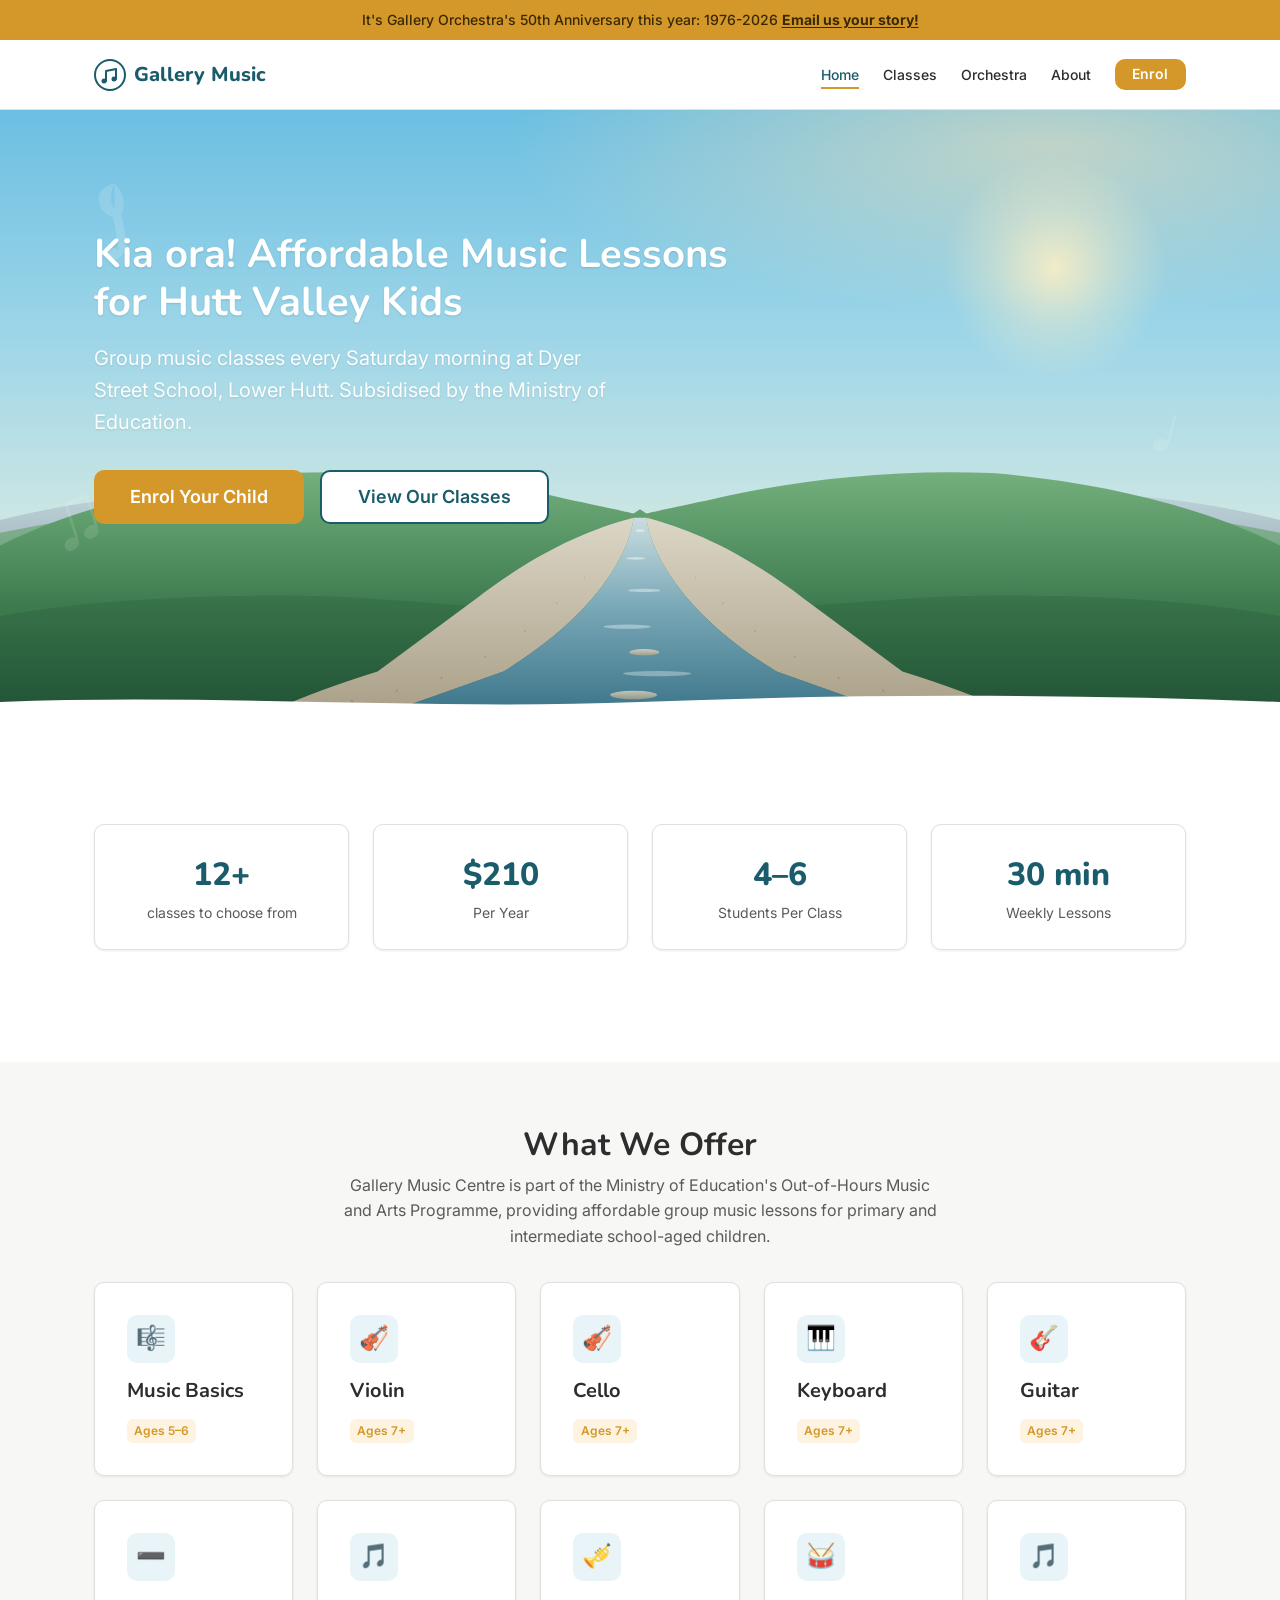
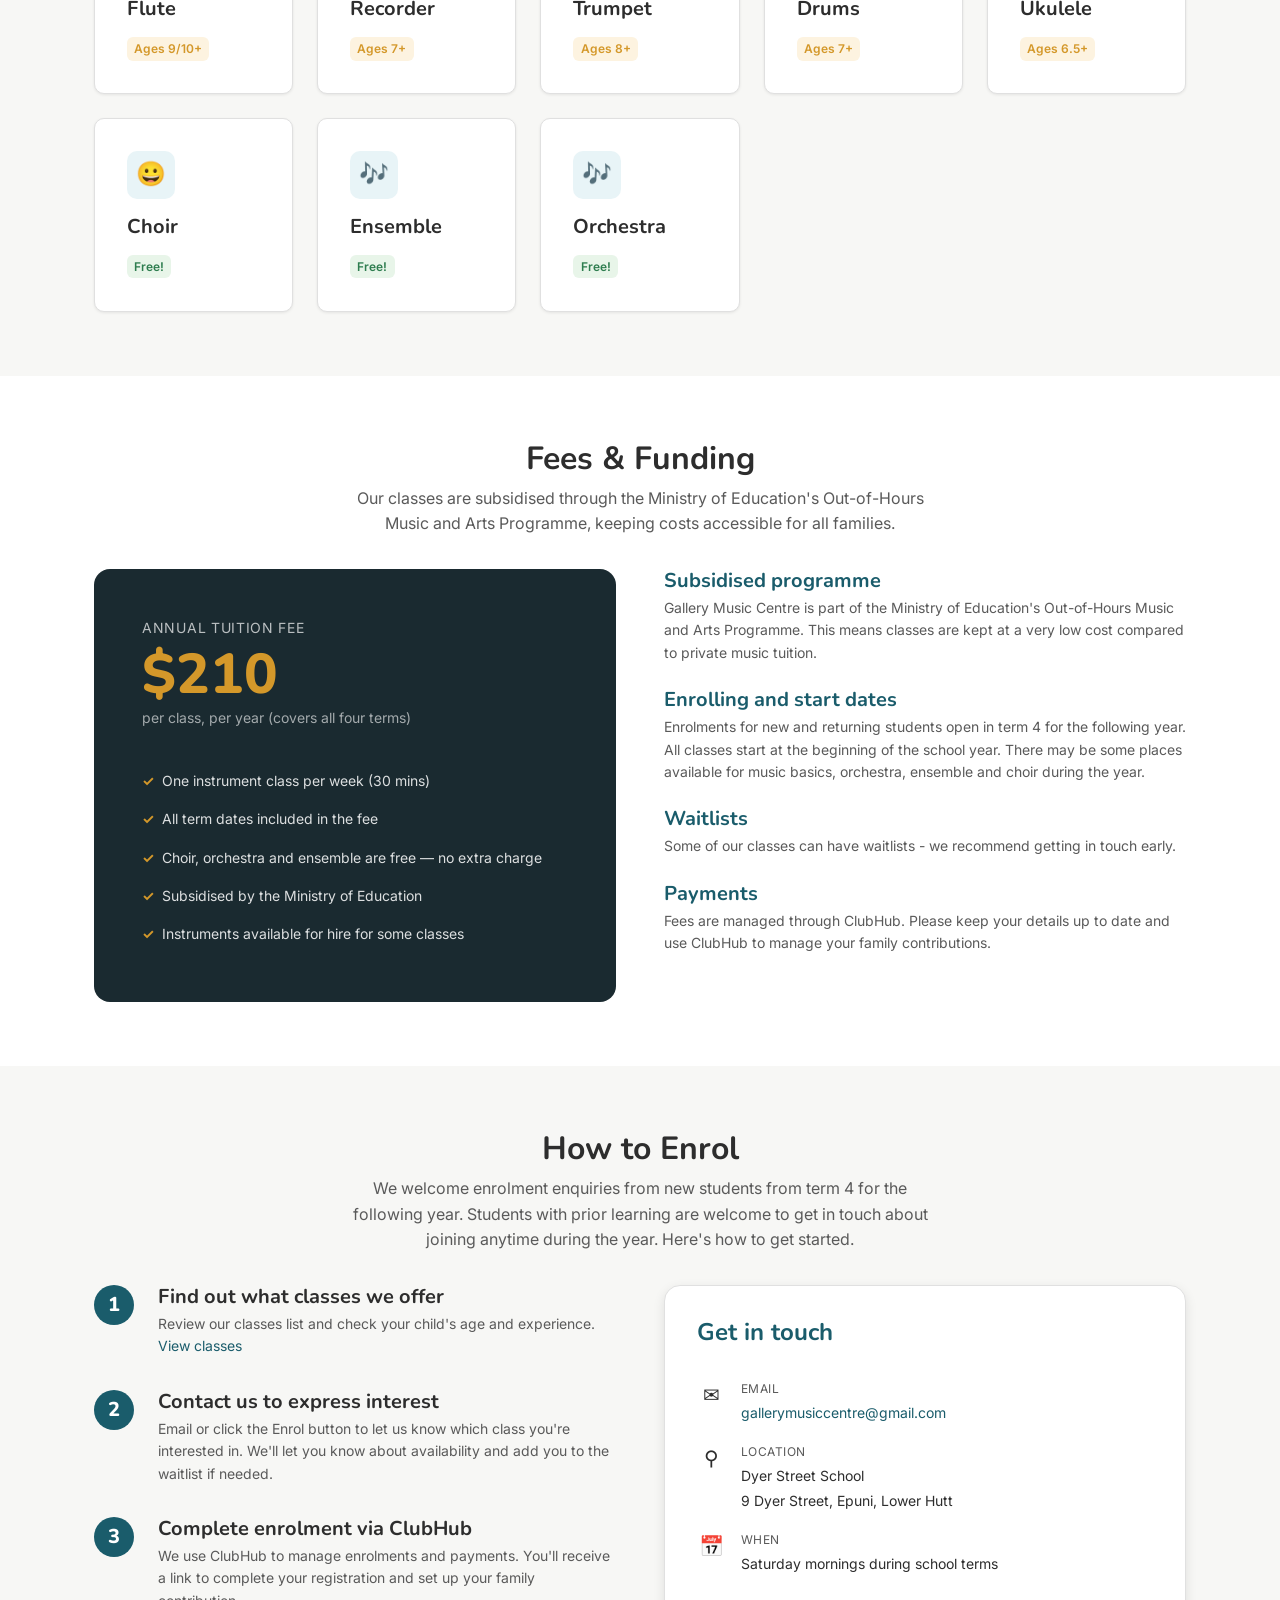
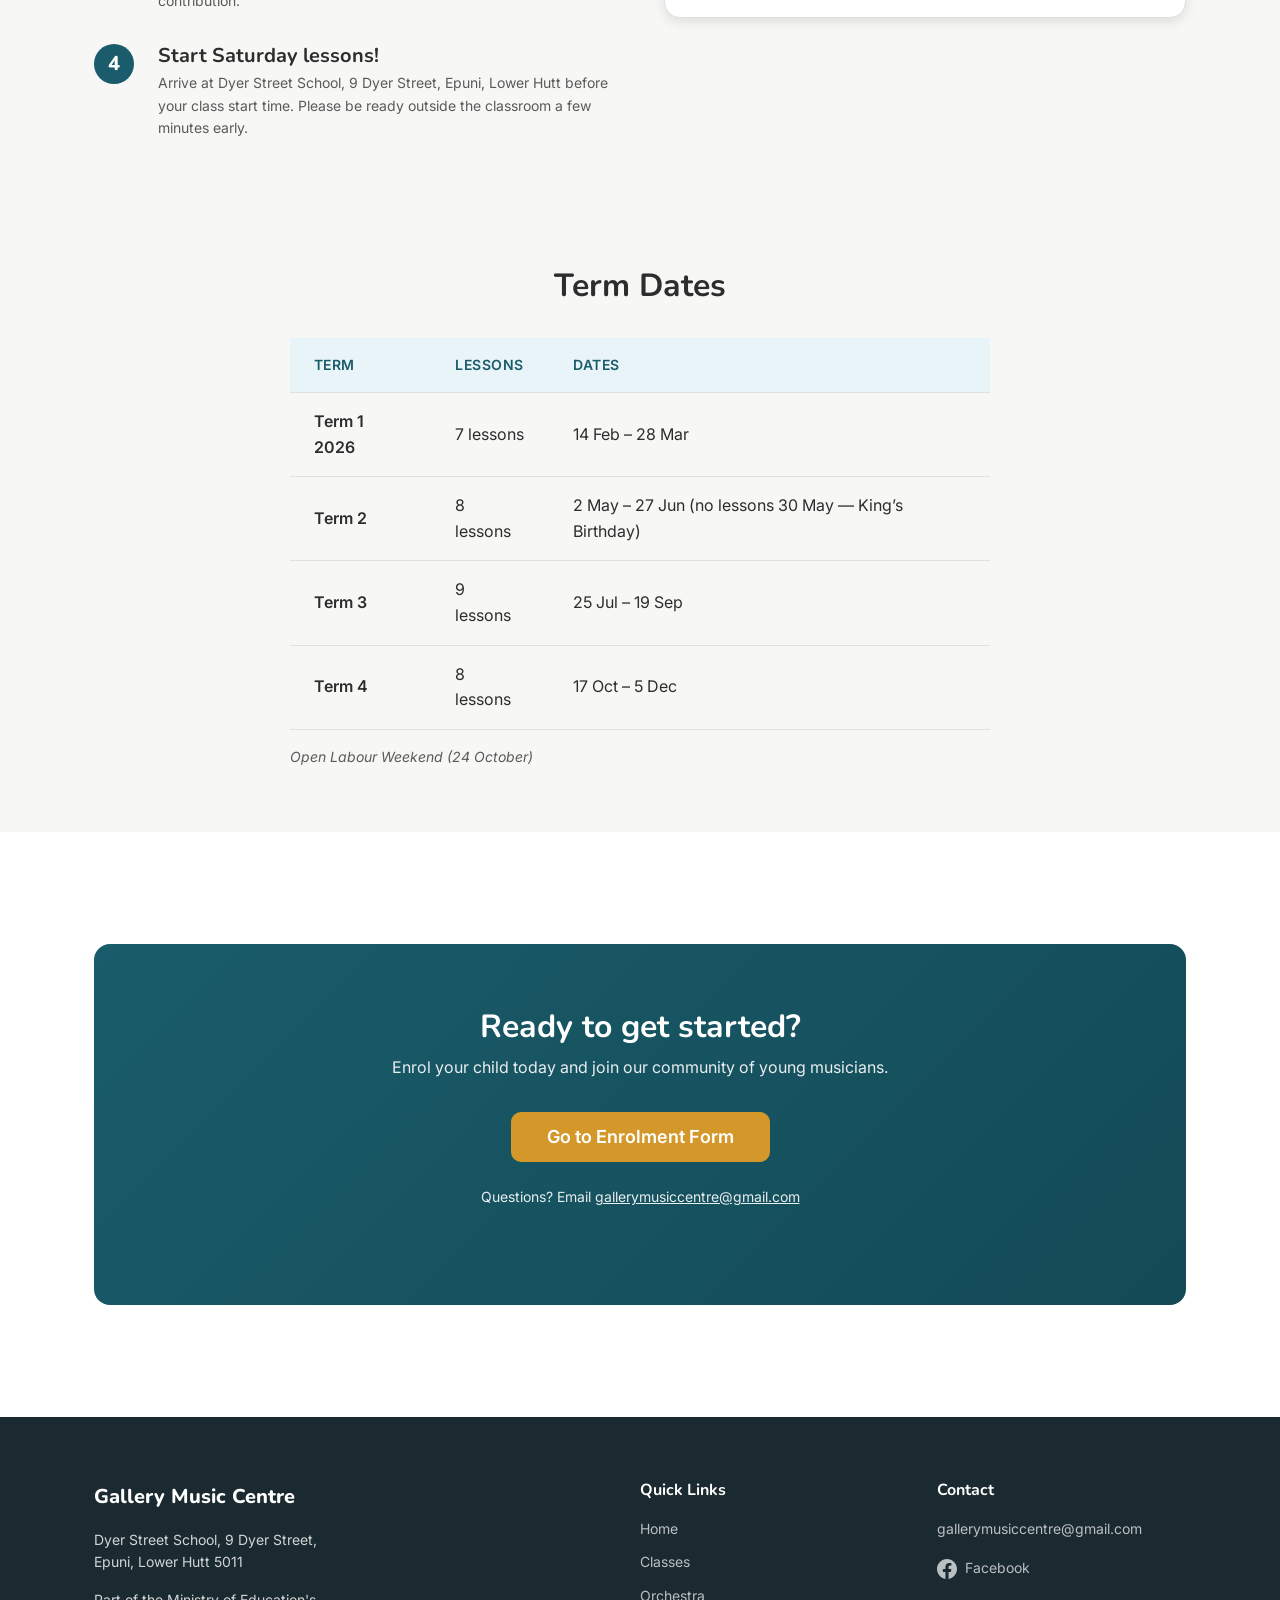
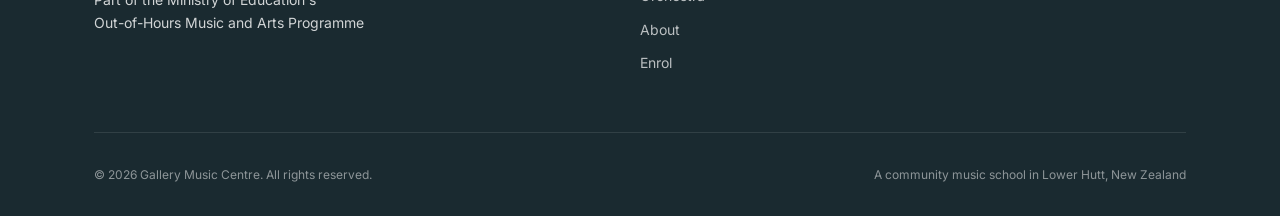
==== commit 619a97e8: "Add community orchestra page URL" ====
--- a/index.html
+++ b/index.html
@@ -71,7 +71,7 @@
       <ul class="nav__links" id="nav-links">
         <li><a href="/" class="active">Home</a></li>
         <li><a href="classes.html">Classes</a></li>
-        <li><a href="orchestra.html">Orchestra</a></li>
+        <li><a href="communityorchestra.html">Orchestra</a></li>
         <li><a href="about.html">About</a></li>
         <li><a href="enrol.html" class="nav__enrol">Enrol</a></li>
       </ul>
@@ -226,7 +226,7 @@
           <ul class="footer__links">
             <li><a href="/">Home</a></li>
             <li><a href="classes.html">Classes</a></li>
-            <li><a href="orchestra.html">Orchestra</a></li>
+            <li><a href="communityorchestra.html">Orchestra</a></li>
             <li><a href="about.html">About</a></li>
             <li><a href="enrol.html">Enrol</a></li>
           </ul>
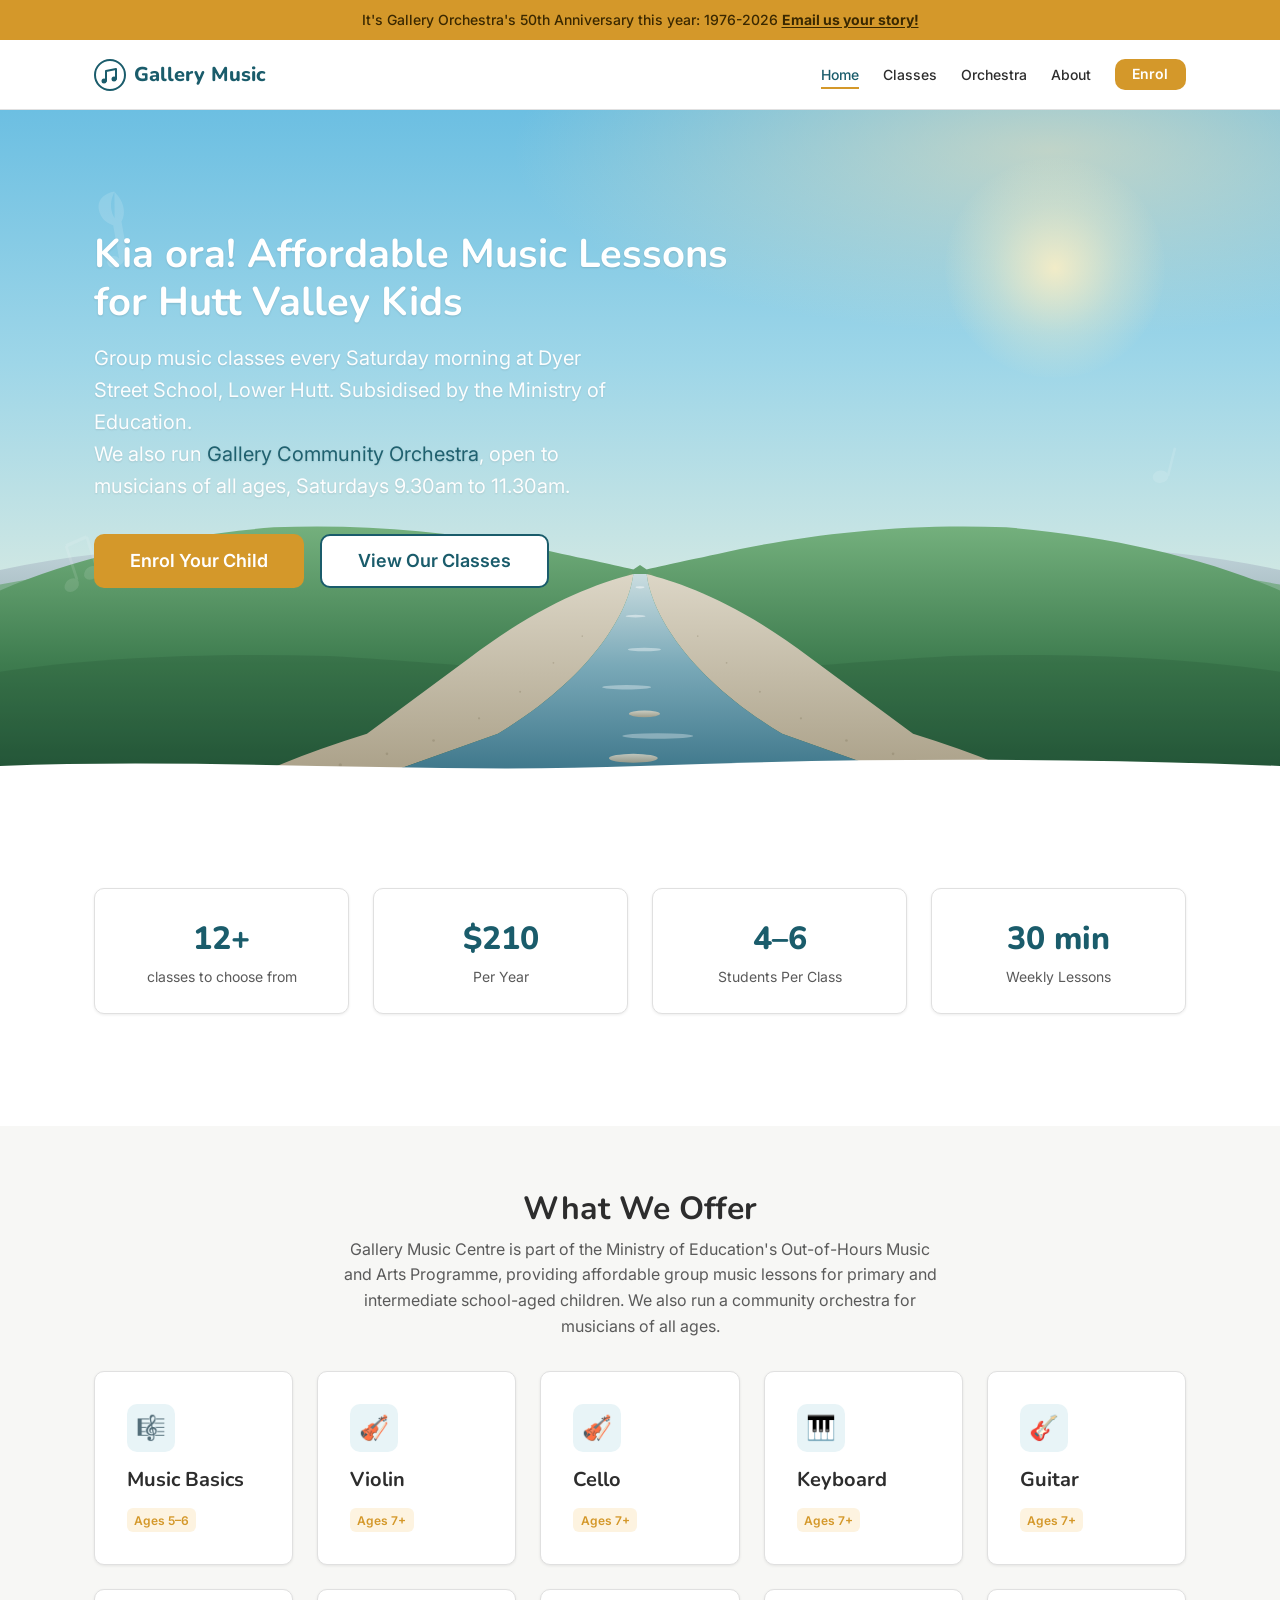
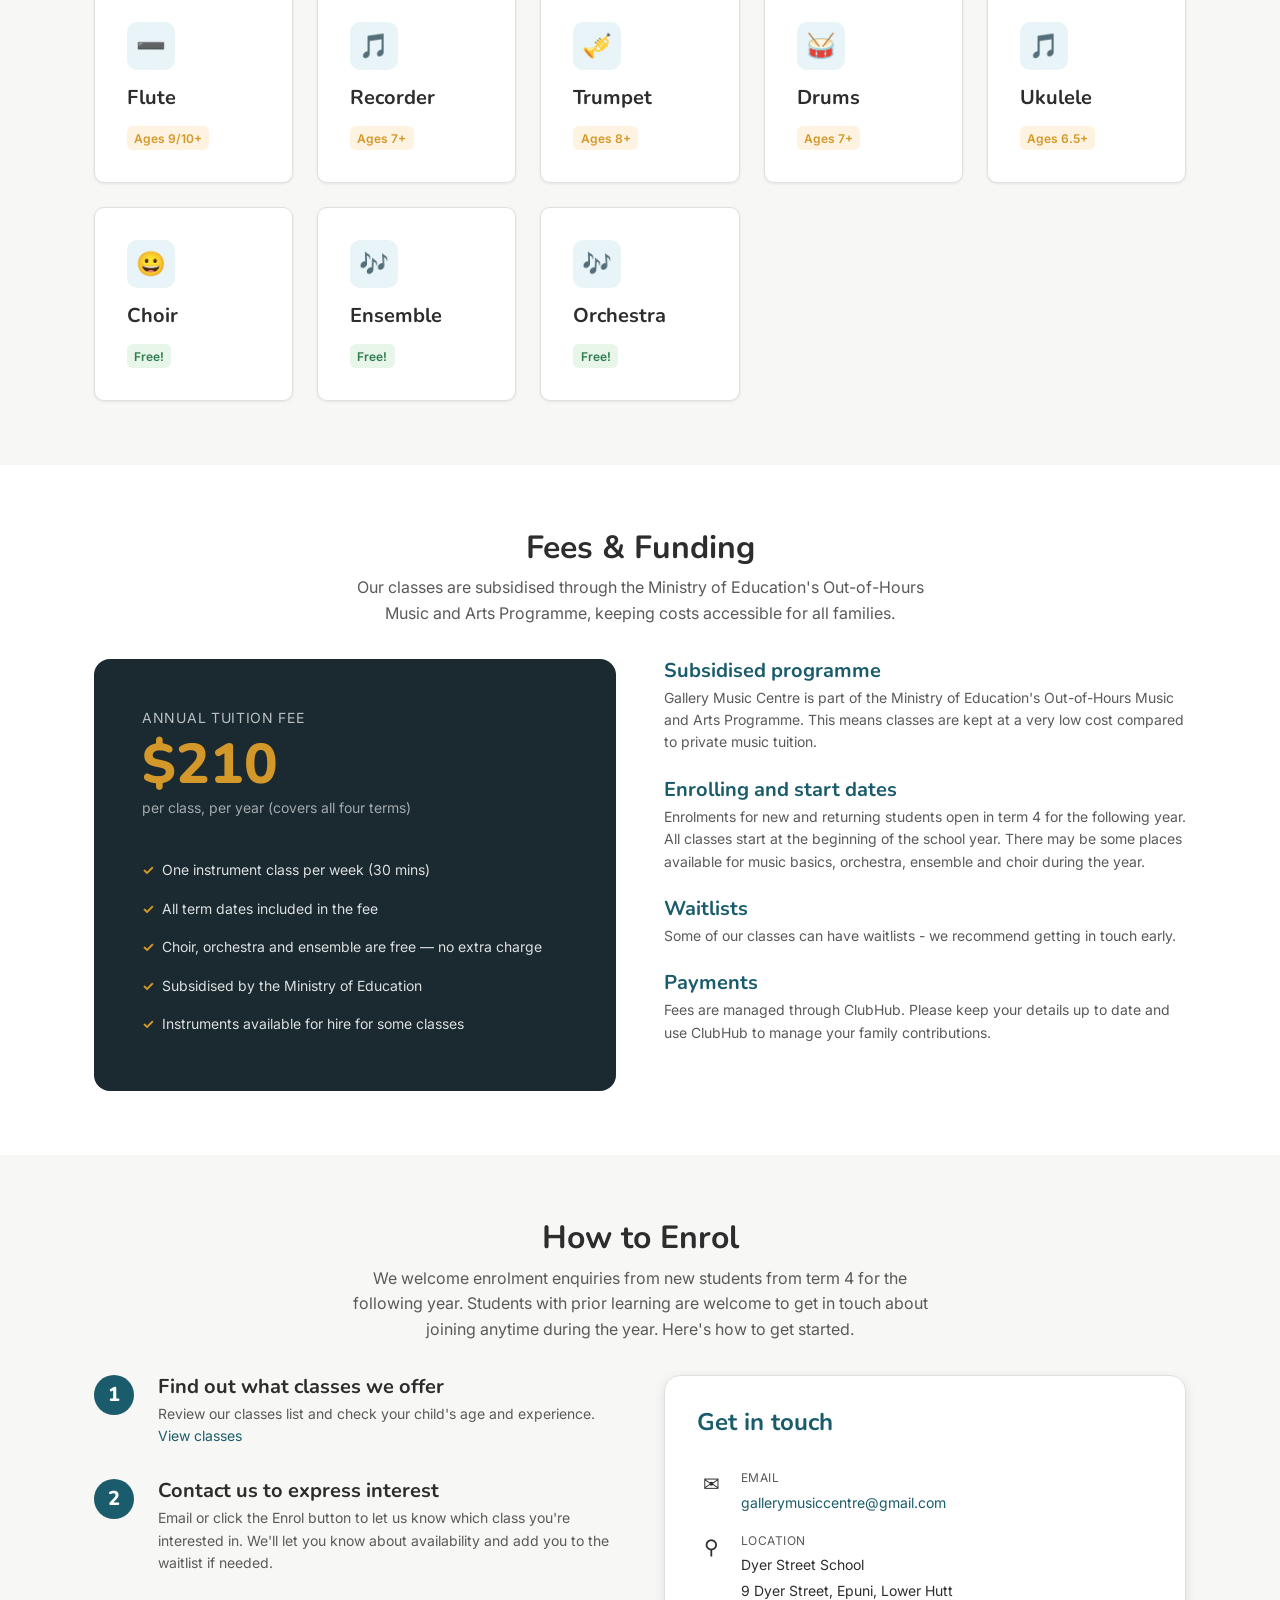
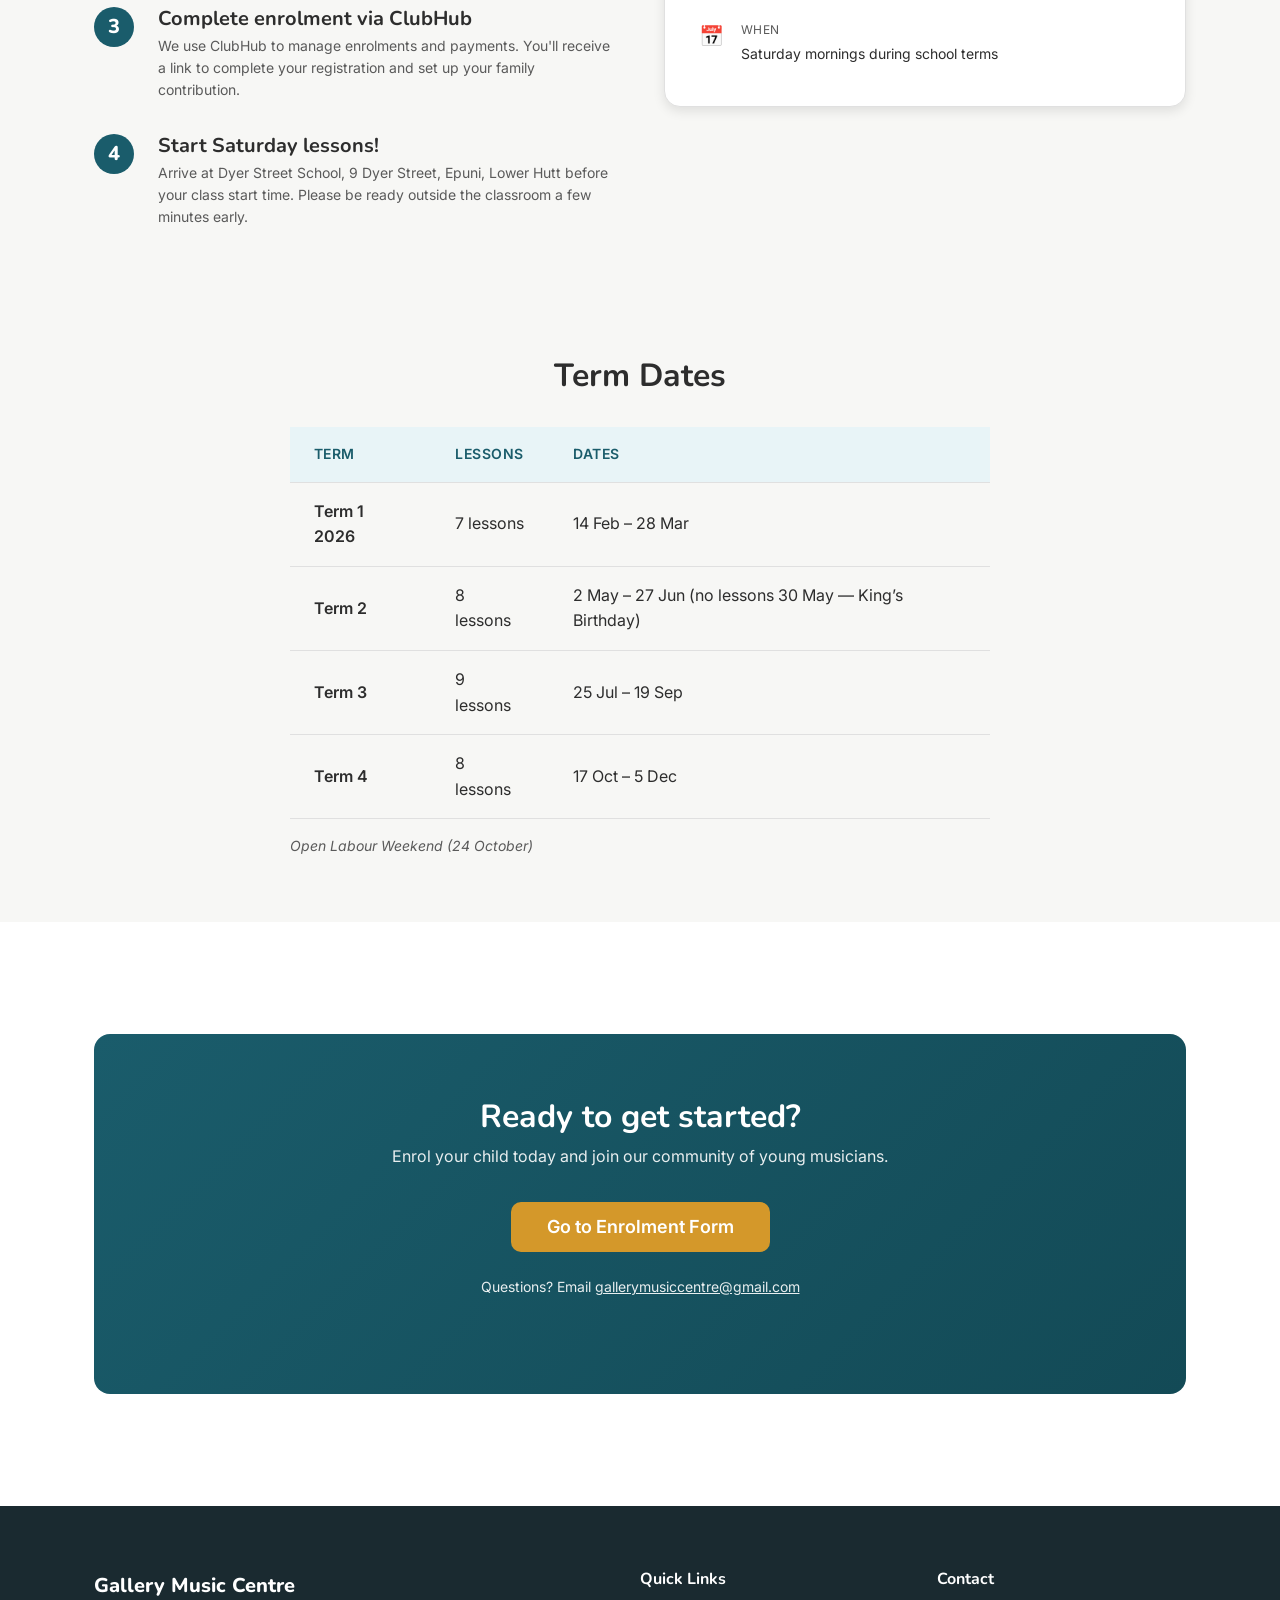
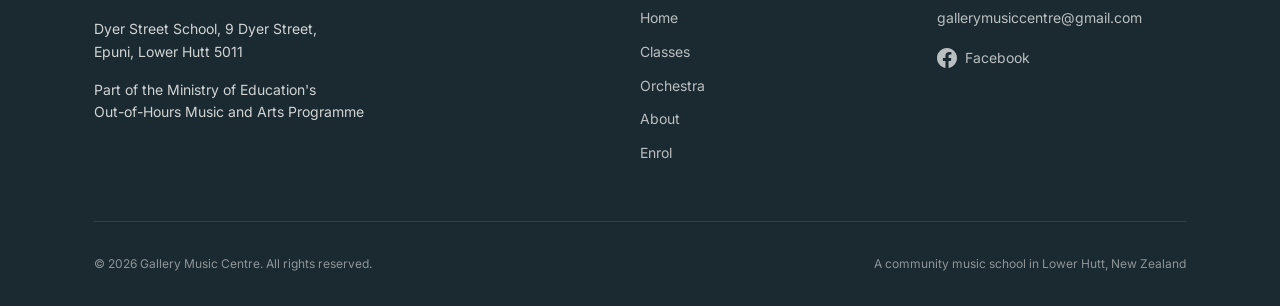
==== commit b6cf1360: "Improve community orchestra internal links" ====
--- a/index.html
+++ b/index.html
@@ -101,7 +101,7 @@
       <div class="container">
         <div class="hero__content">
           <h1>Kia ora! Affordable Music Lessons for Hutt Valley Kids</h1>
-          <p>Group music classes every Saturday morning at Dyer Street School, Lower Hutt. Subsidised by the Ministry of Education.</p>
+          <p>Group music classes every Saturday morning at Dyer Street School, Lower Hutt. Subsidised by the Ministry of Education.<br>We also run <a href="communityorchestra.html">Gallery Community Orchestra</a>, open to musicians of all ages, Saturdays 9.30am to 11.30am.</p>
           <div class="hero__buttons">
             <a href="enrol.html" class="btn btn--primary btn--large">Enrol Your Child</a>
             <a href="classes.html" class="btn btn--secondary btn--large">View Our Classes</a>
@@ -127,7 +127,7 @@
       <div class="container">
         <div class="section-title">
           <h2>What We Offer</h2>
-          <p>Gallery Music Centre is part of the Ministry of Education's Out-of-Hours Music and Arts Programme, providing affordable group music lessons for primary and intermediate school-aged children.</p>
+          <p>Gallery Music Centre is part of the Ministry of Education's Out-of-Hours Music and Arts Programme, providing affordable group music lessons for primary and intermediate school-aged children. We also run a community orchestra for musicians of all ages.</p>
         </div>
         <div class="card-grid card-grid--home" id="home-instruments">
           <!-- loaded from data/instruments.json -->
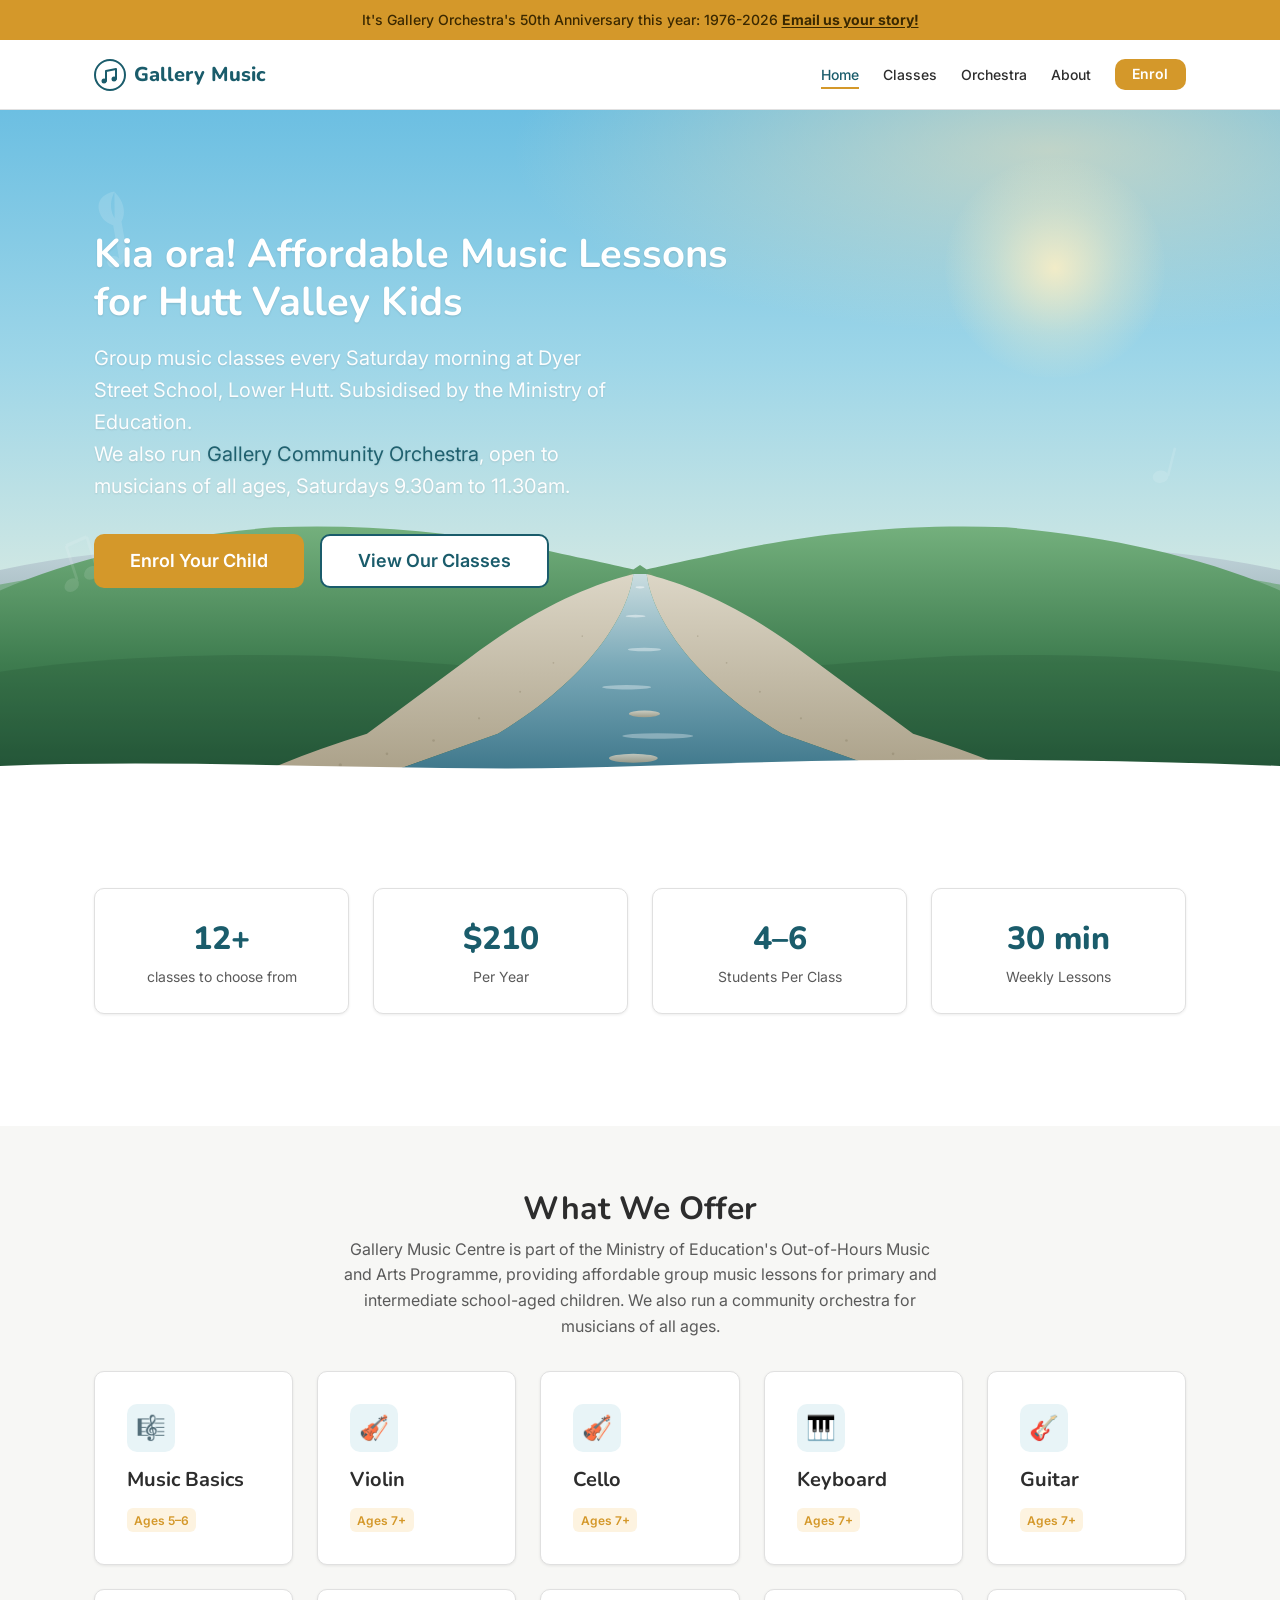
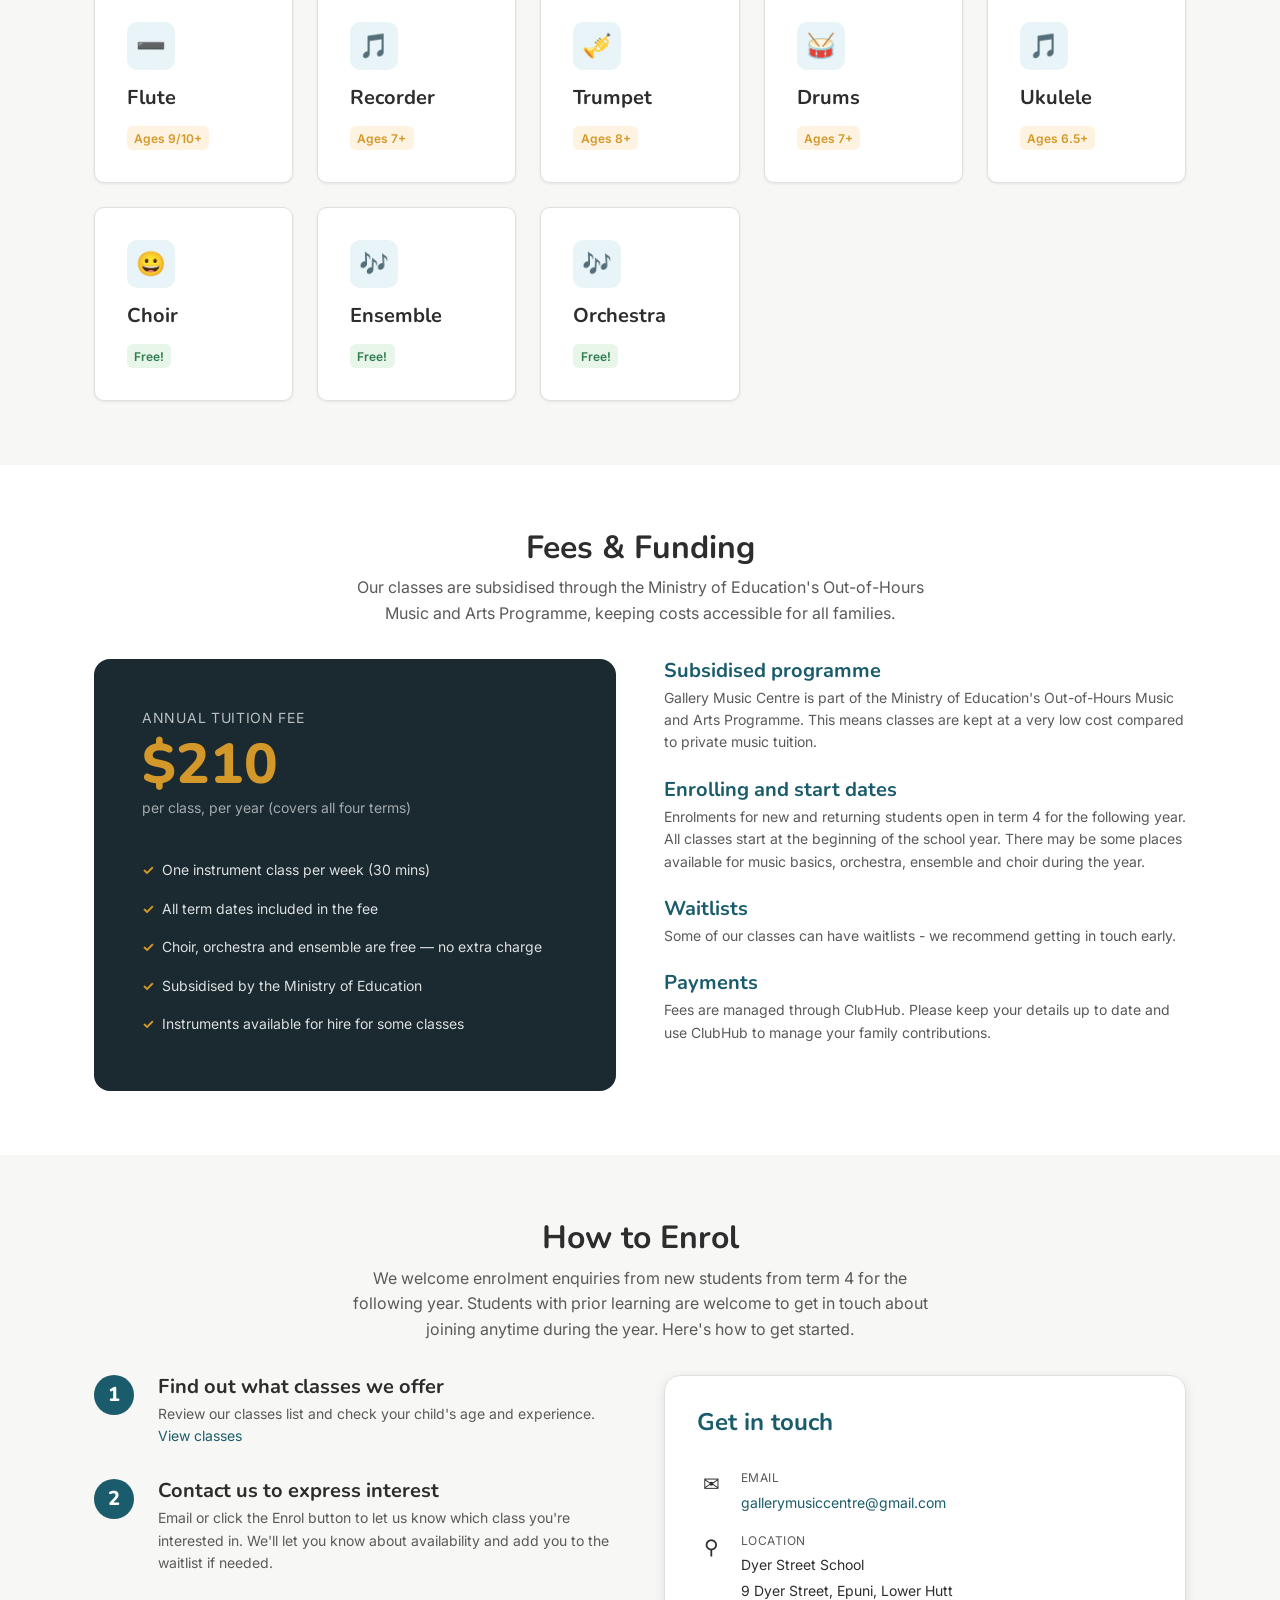
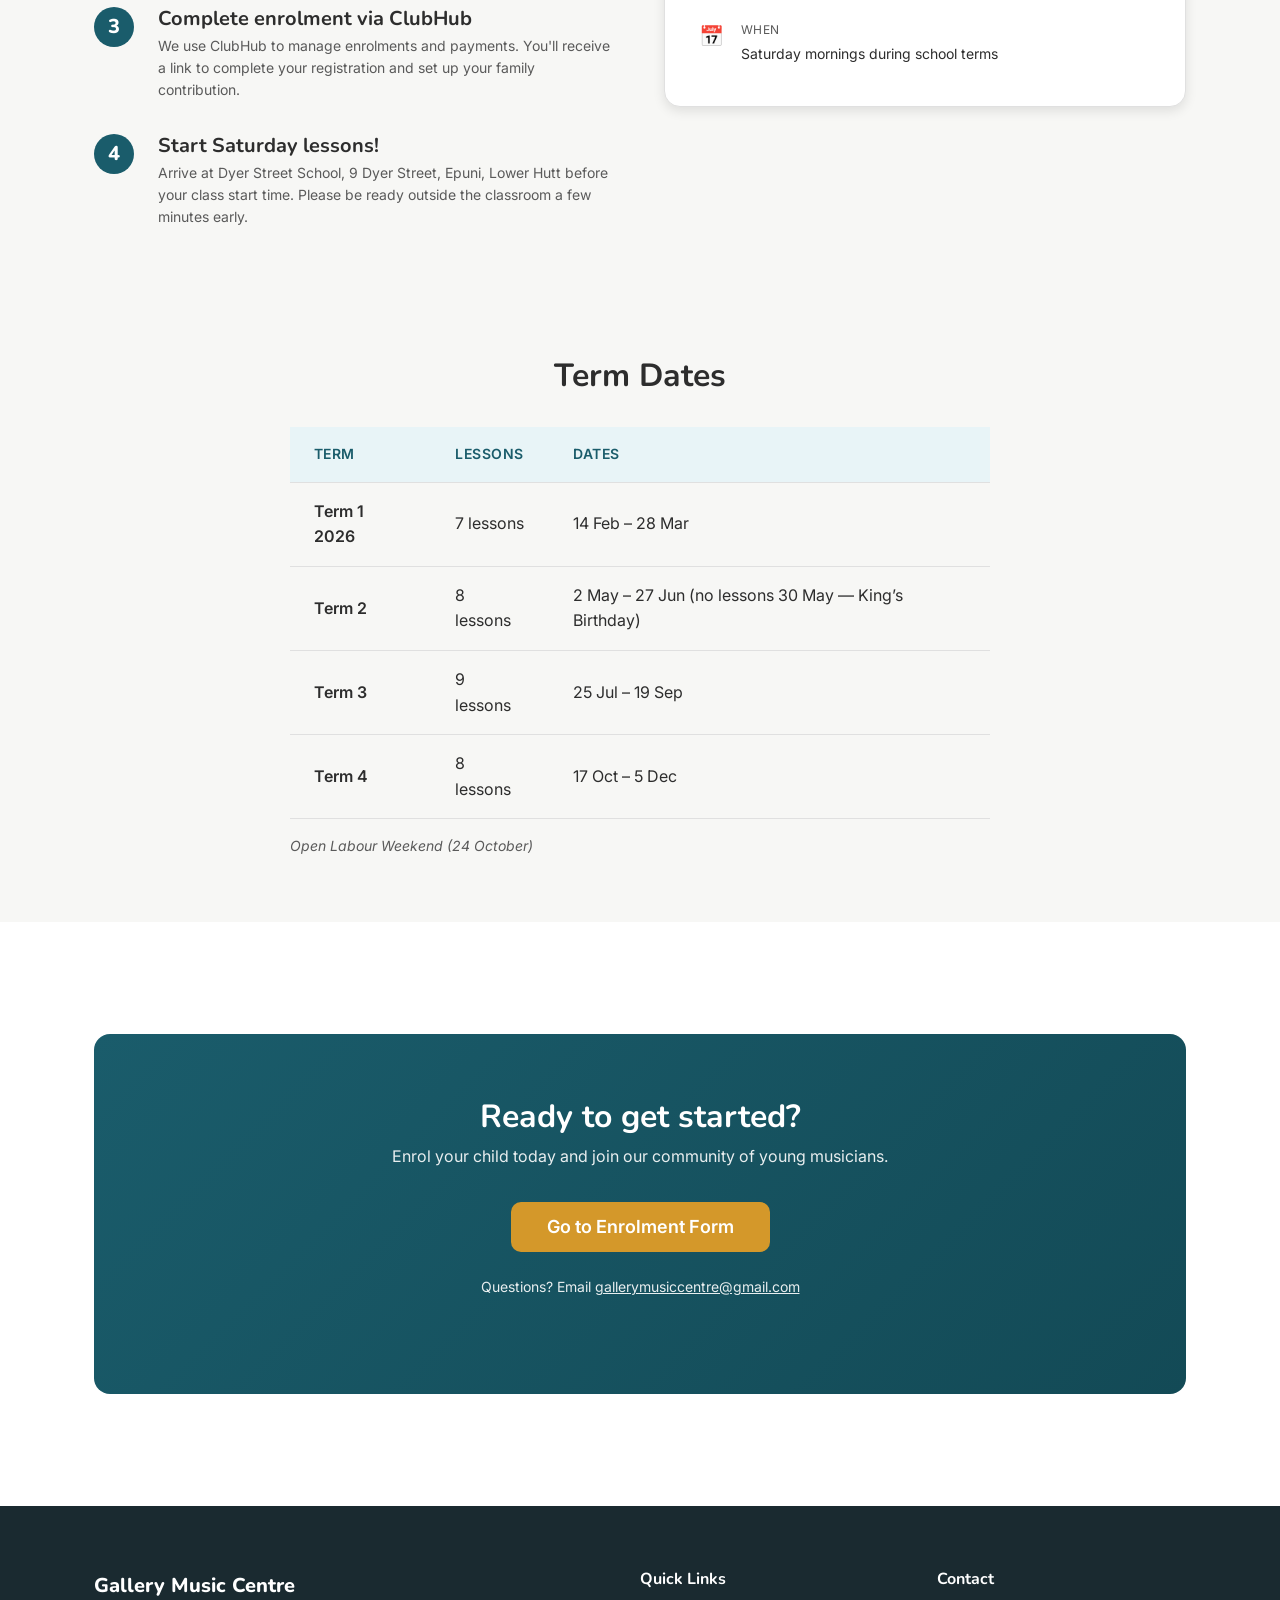
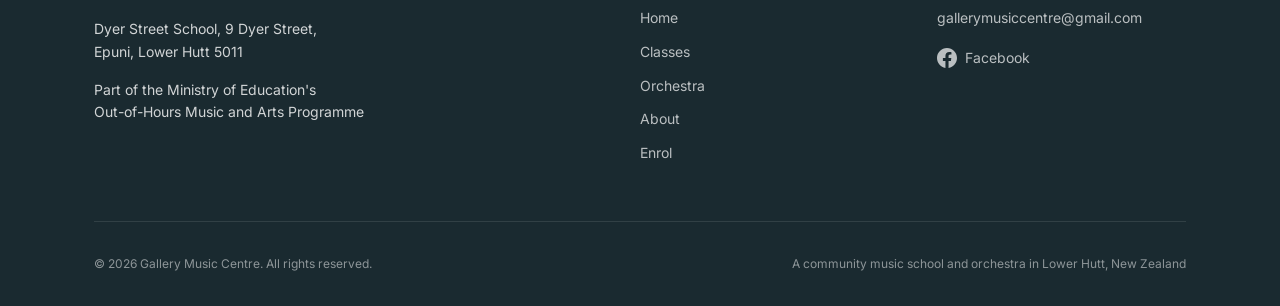
==== commit 80d499a0: "Update footer orchestra tagline" ====
--- a/index.html
+++ b/index.html
@@ -246,7 +246,7 @@
       </div>
       <div class="footer__bottom">
         <span>&copy; 2026 Gallery Music Centre. All rights reserved.</span>
-        <span>A community music school in Lower Hutt, New Zealand</span>
+        <span>A community music school and orchestra in Lower Hutt, New Zealand</span>
       </div>
     </div>
   </footer>
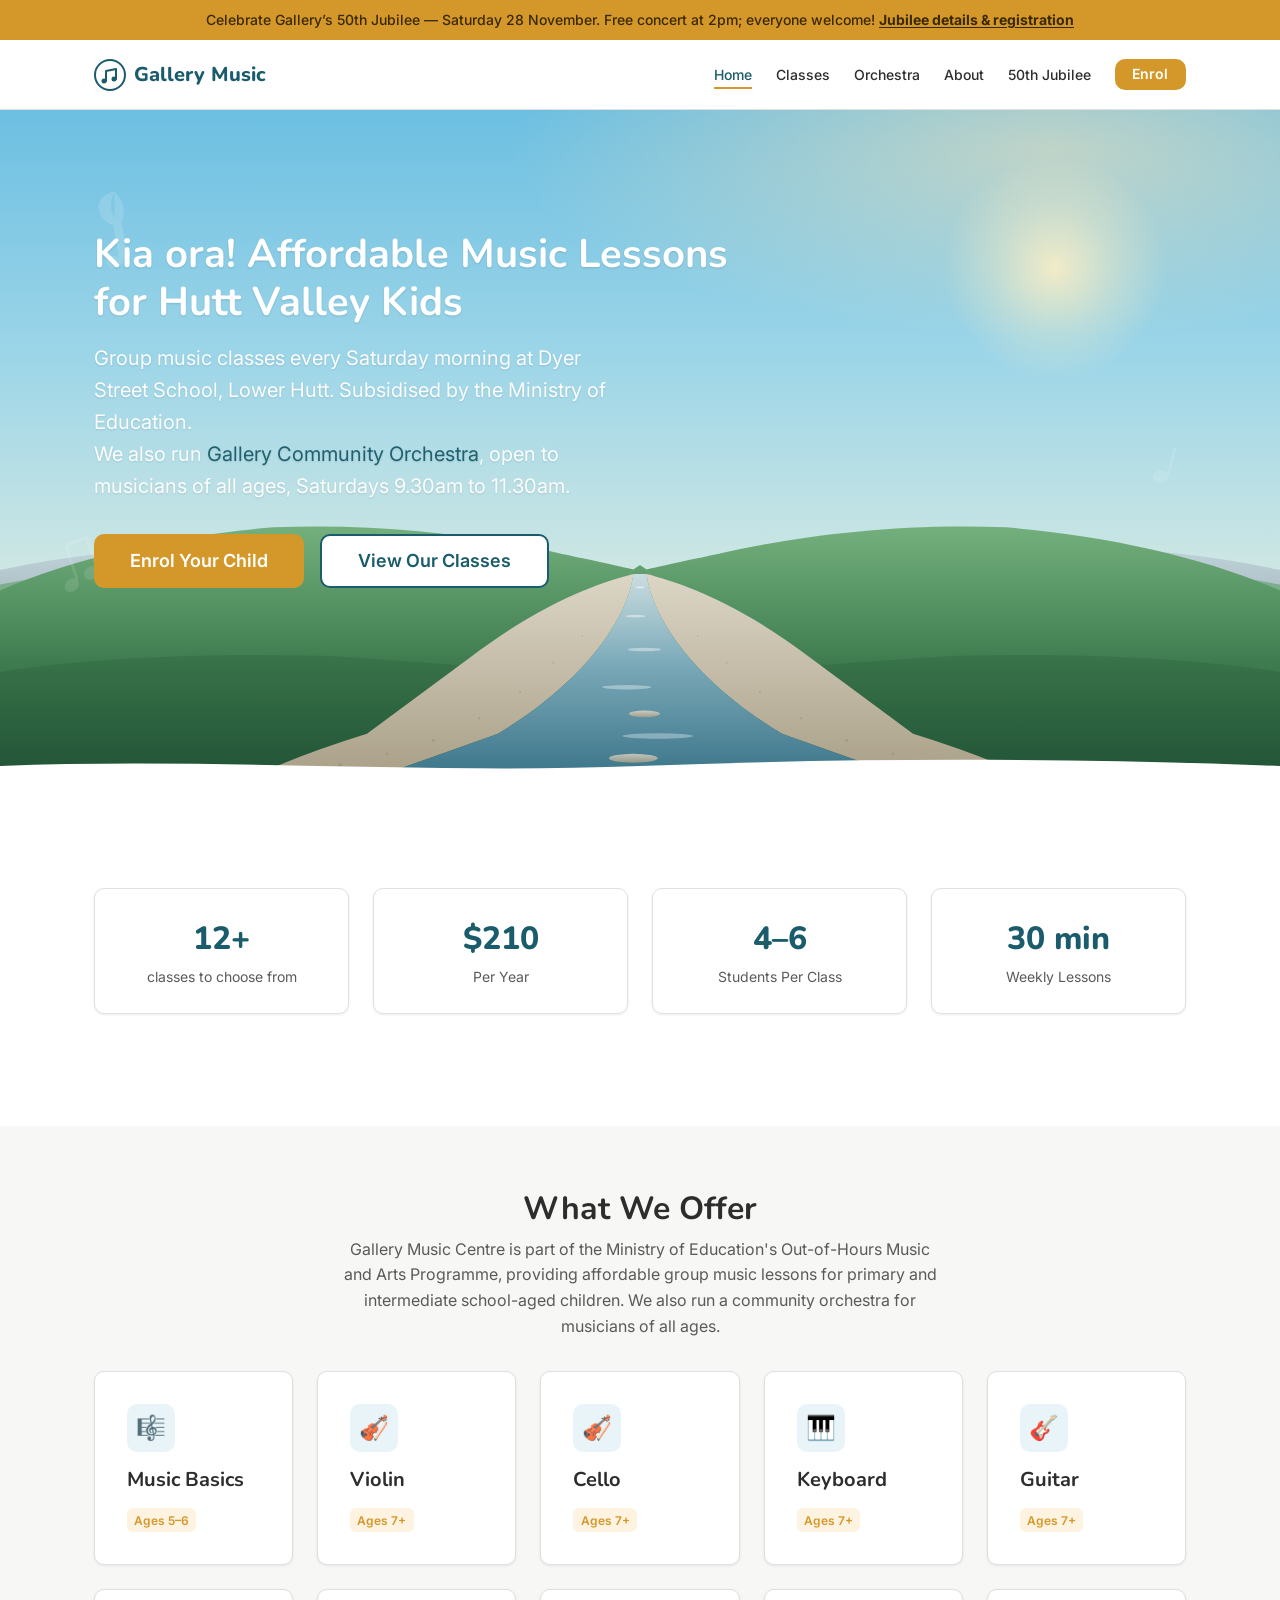
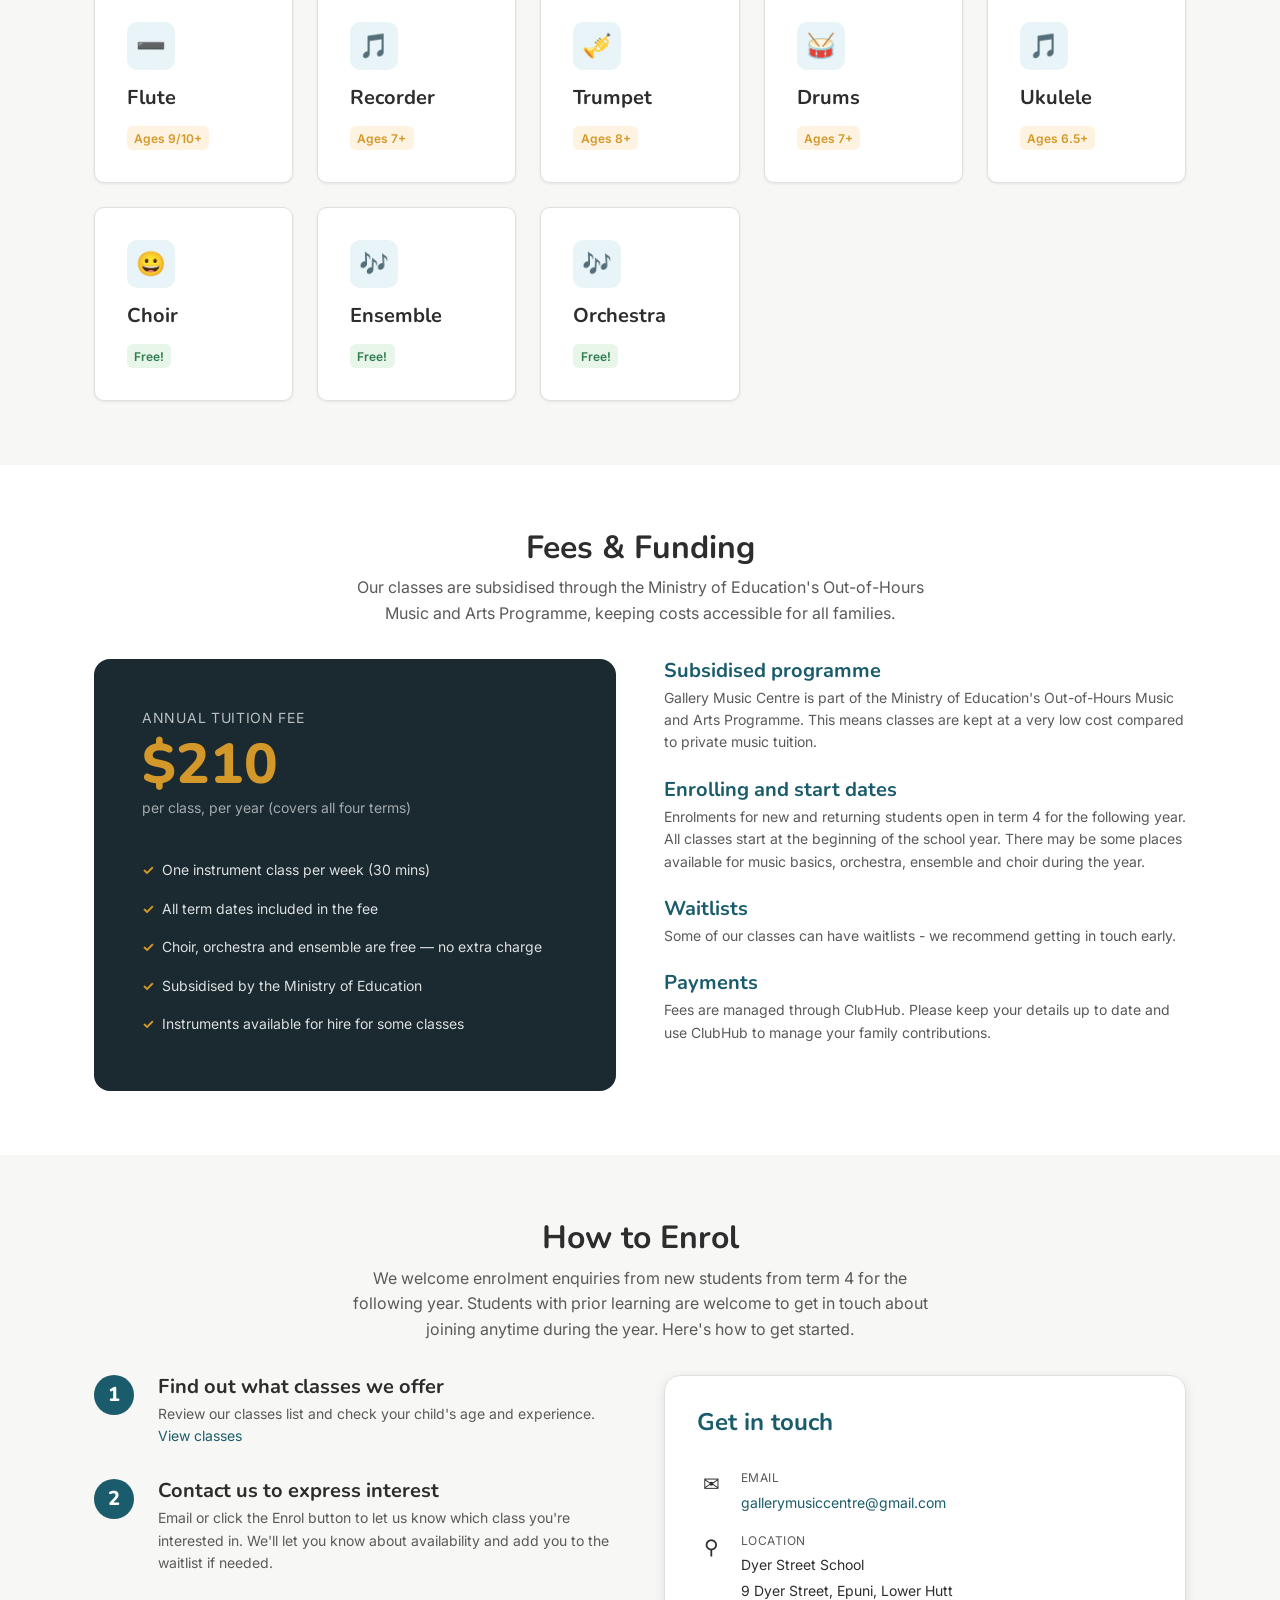
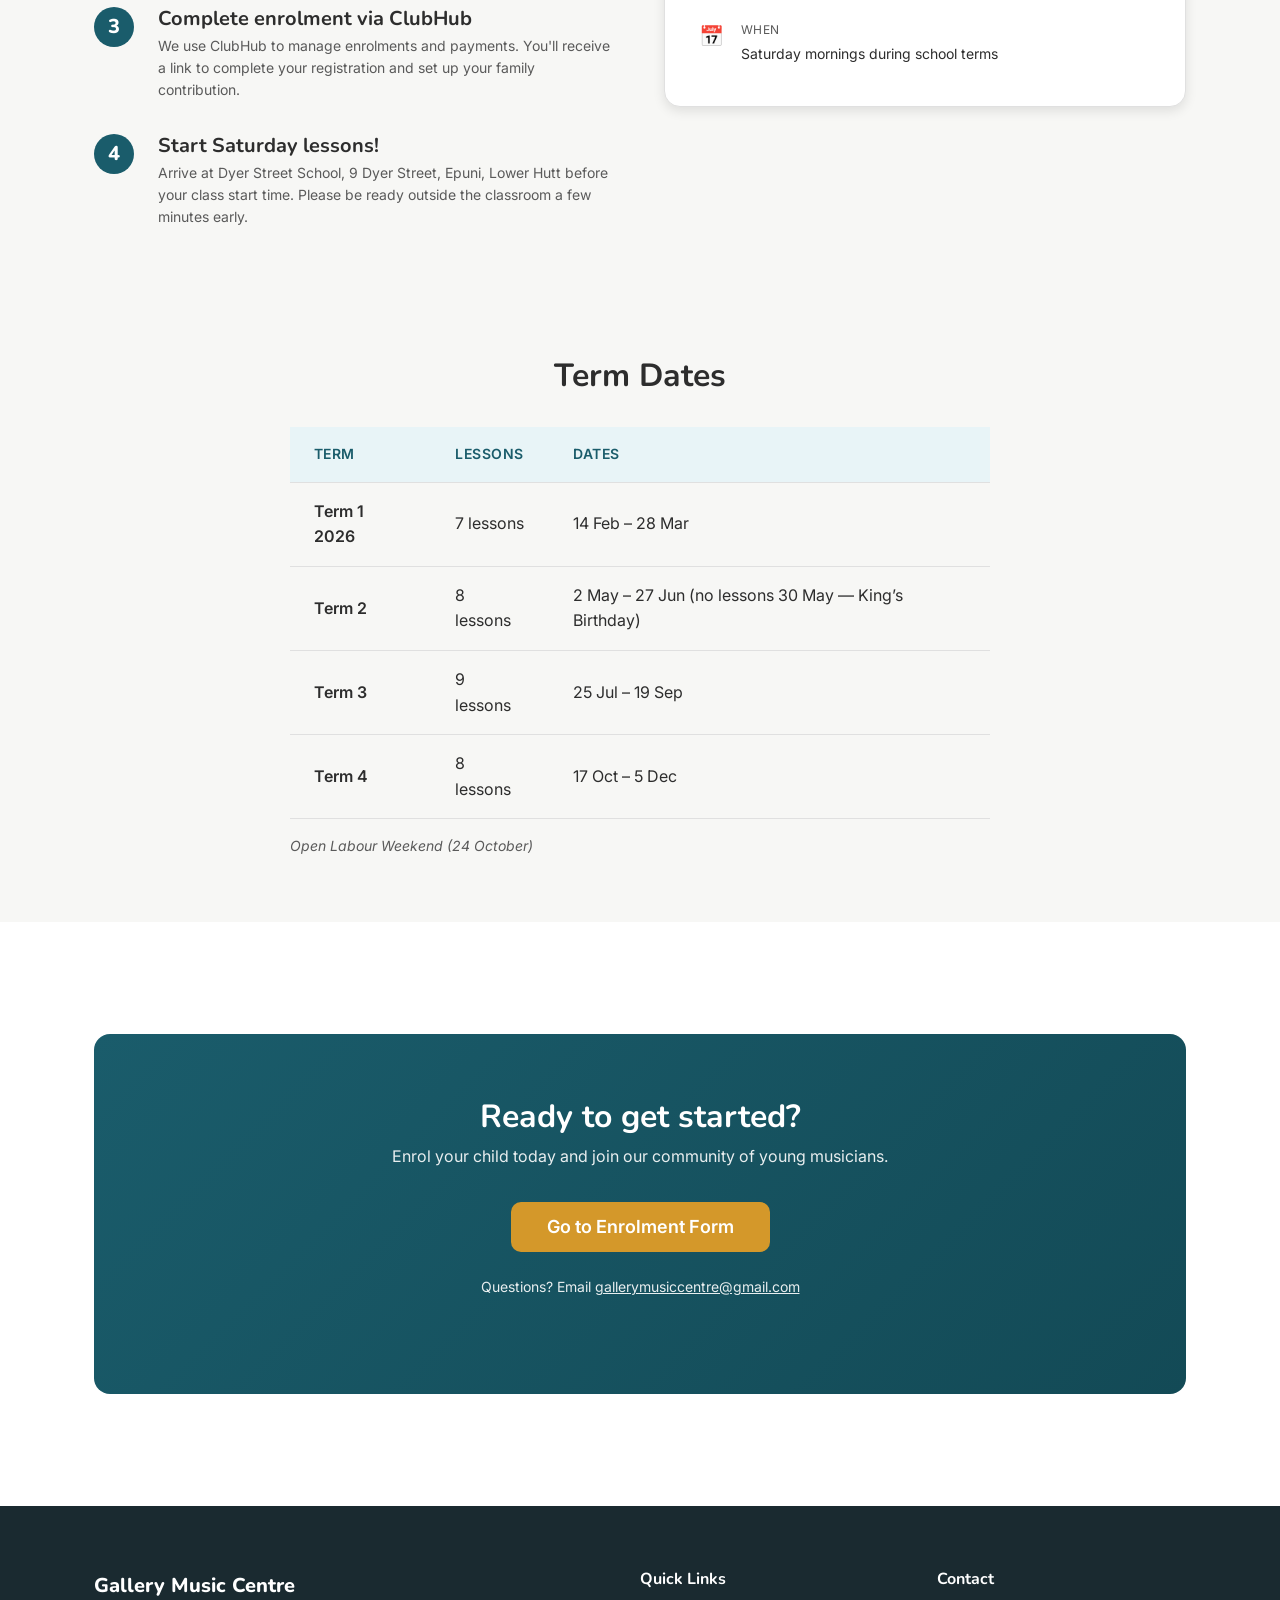
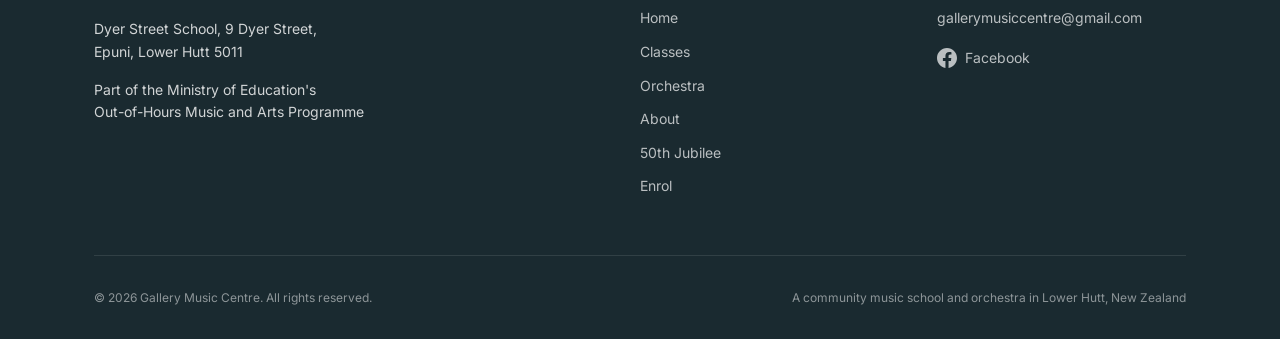
==== commit 45da4719: "Promote Jubilee across site navigation and announcement banner" ====
--- a/index.html
+++ b/index.html
@@ -73,6 +73,7 @@
         <li><a href="classes.html">Classes</a></li>
         <li><a href="communityorchestra.html">Orchestra</a></li>
         <li><a href="about.html">About</a></li>
+        <li><a href="/jubilee/">50th Jubilee</a></li>
         <li><a href="enrol.html" class="nav__enrol">Enrol</a></li>
       </ul>
       <button class="nav__toggle" aria-expanded="false" aria-controls="nav-links" aria-label="Toggle menu">
@@ -228,6 +229,7 @@
             <li><a href="classes.html">Classes</a></li>
             <li><a href="communityorchestra.html">Orchestra</a></li>
             <li><a href="about.html">About</a></li>
+            <li><a href="/jubilee/">50th Jubilee</a></li>
             <li><a href="enrol.html">Enrol</a></li>
           </ul>
         </div>
@@ -251,7 +253,7 @@
     </div>
   </footer>
 
-  <script src="js/content.js"></script>
+  <script src="/js/content.js?v=jubilee-banner-1"></script>
   <script src="js/main.js"></script>
 </body>
 </html>
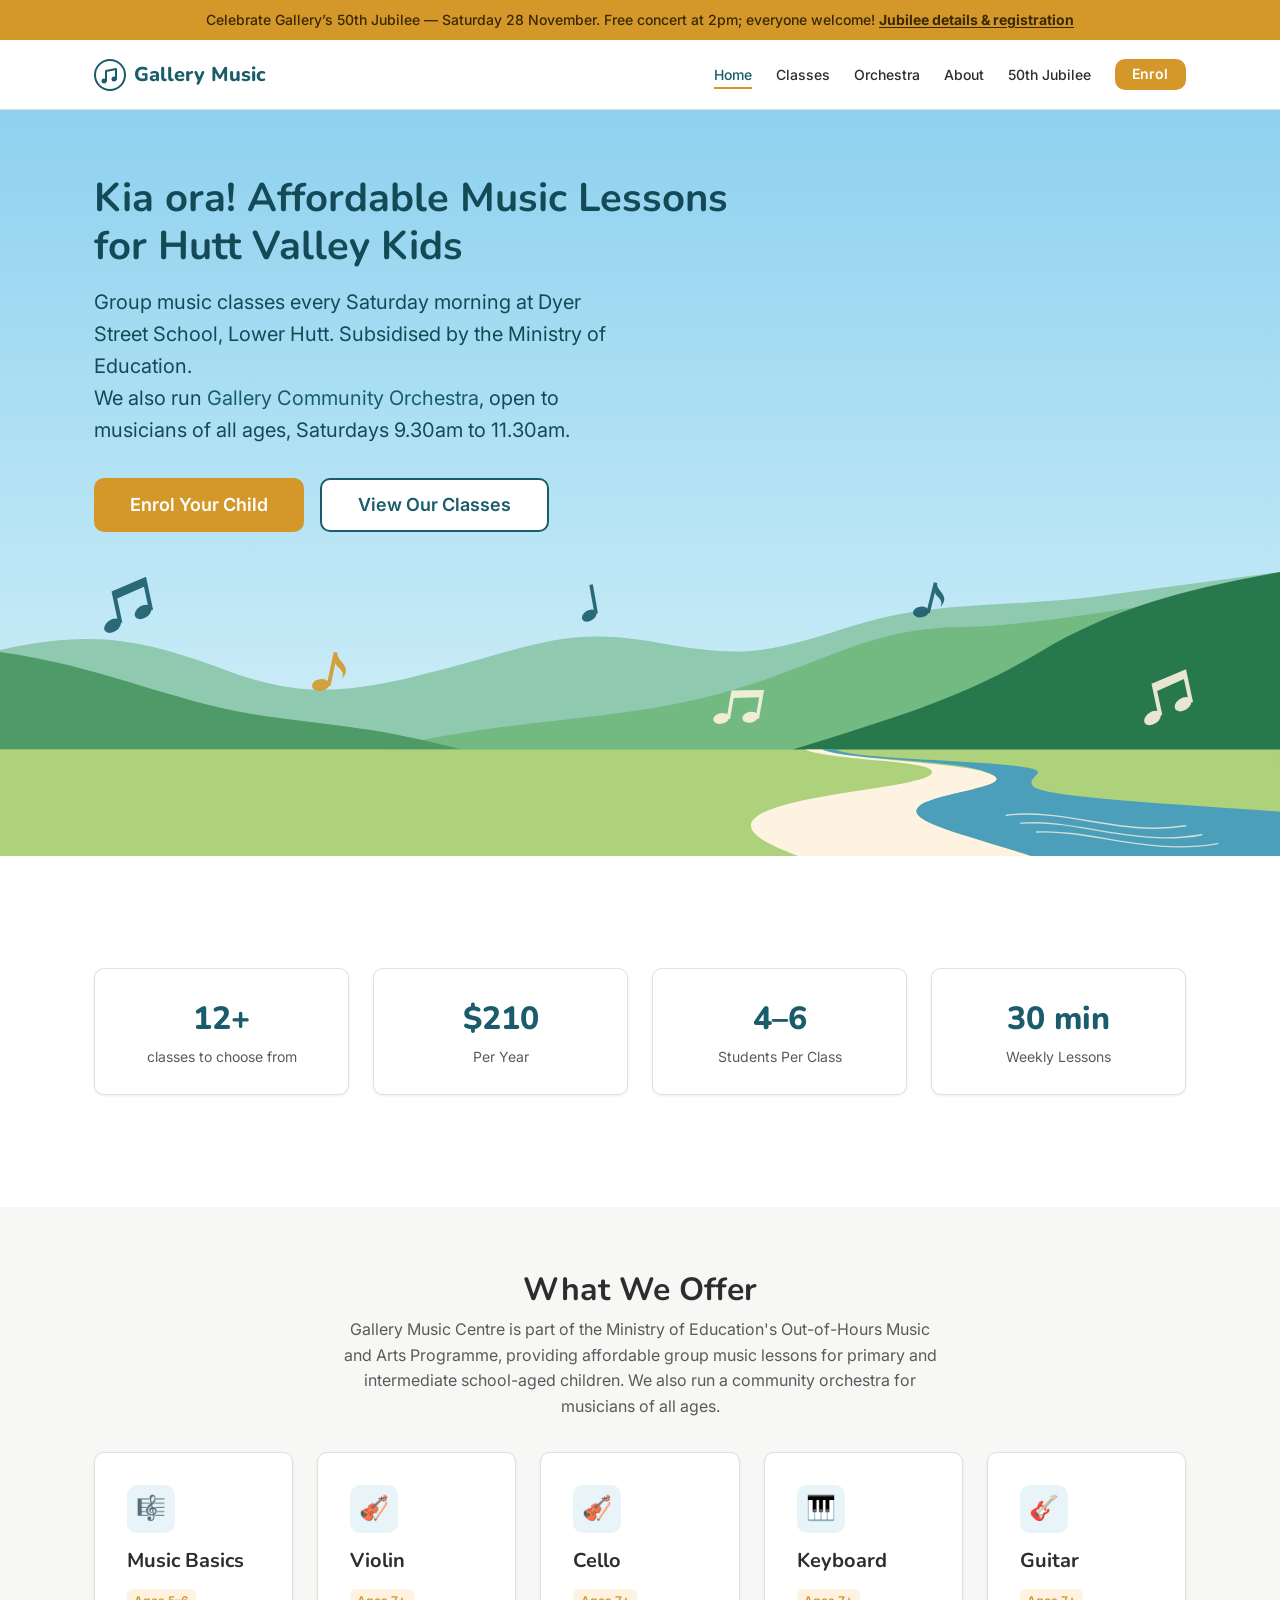
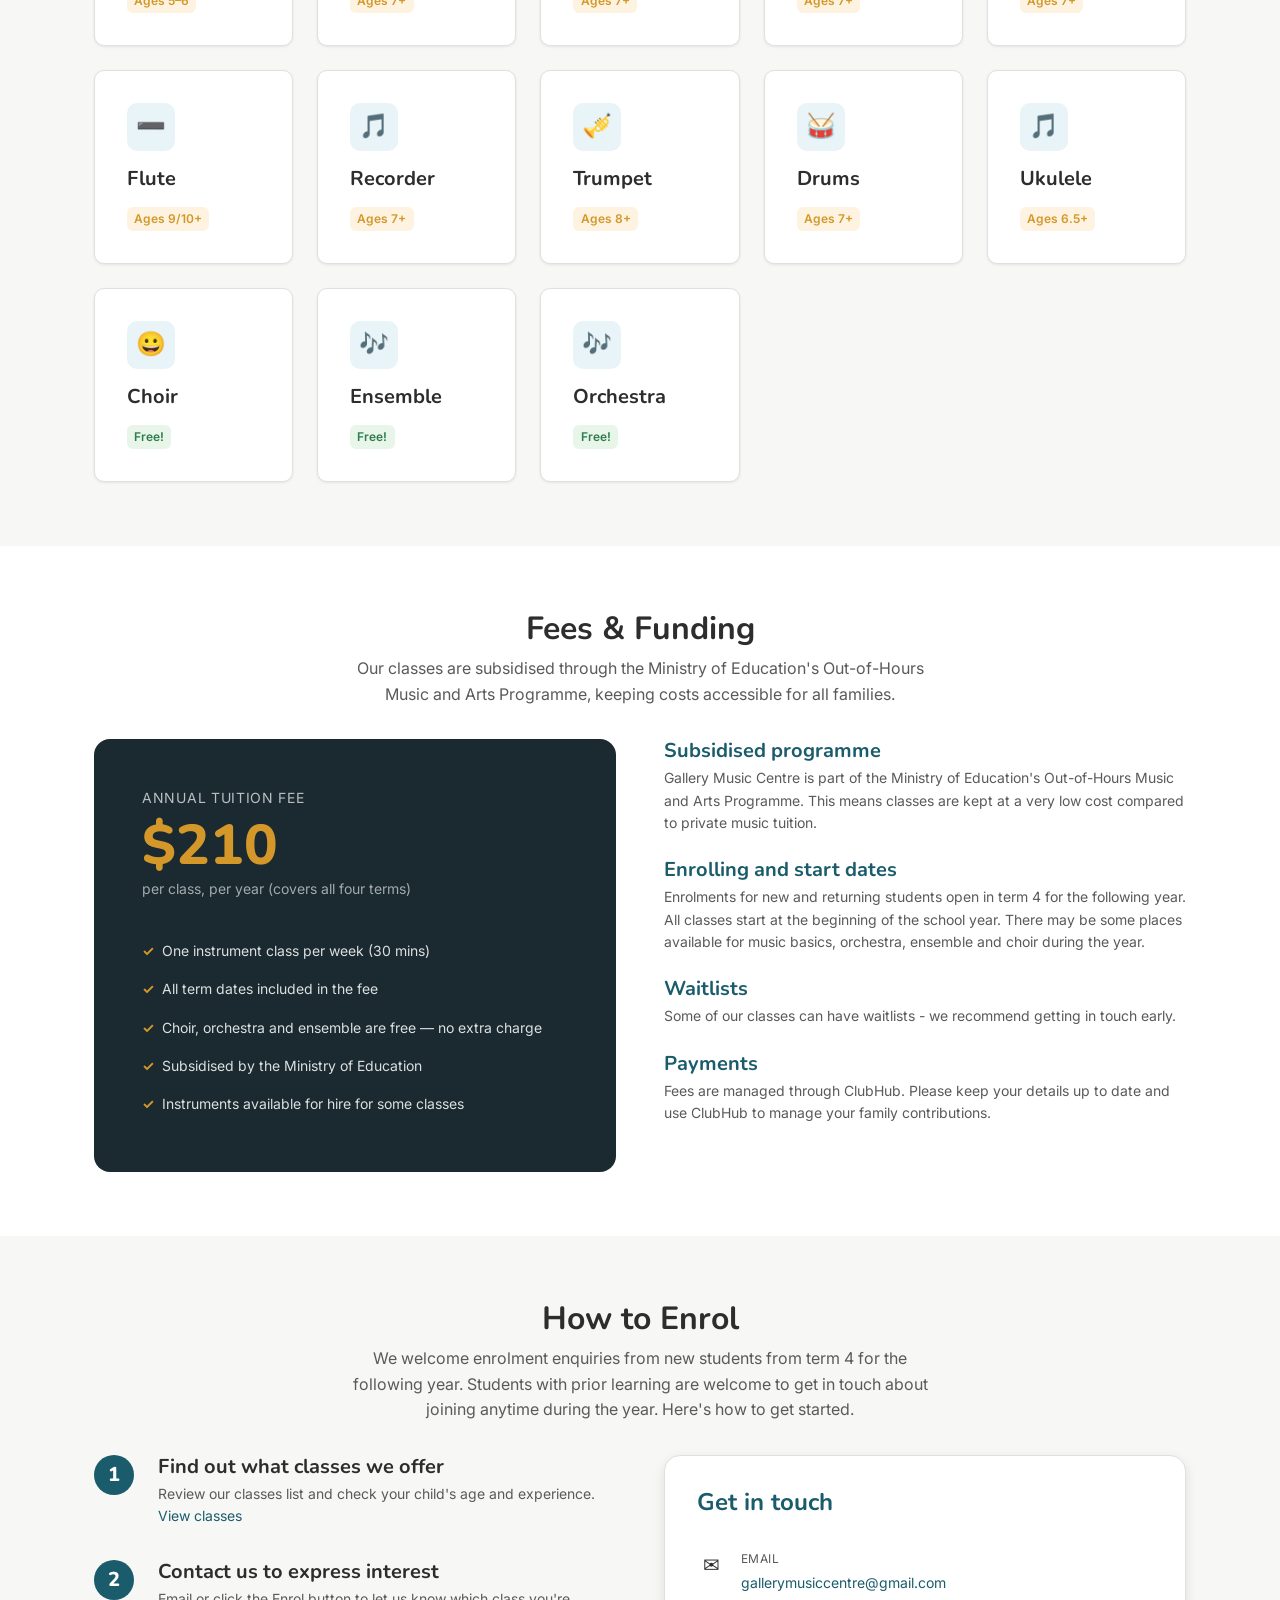
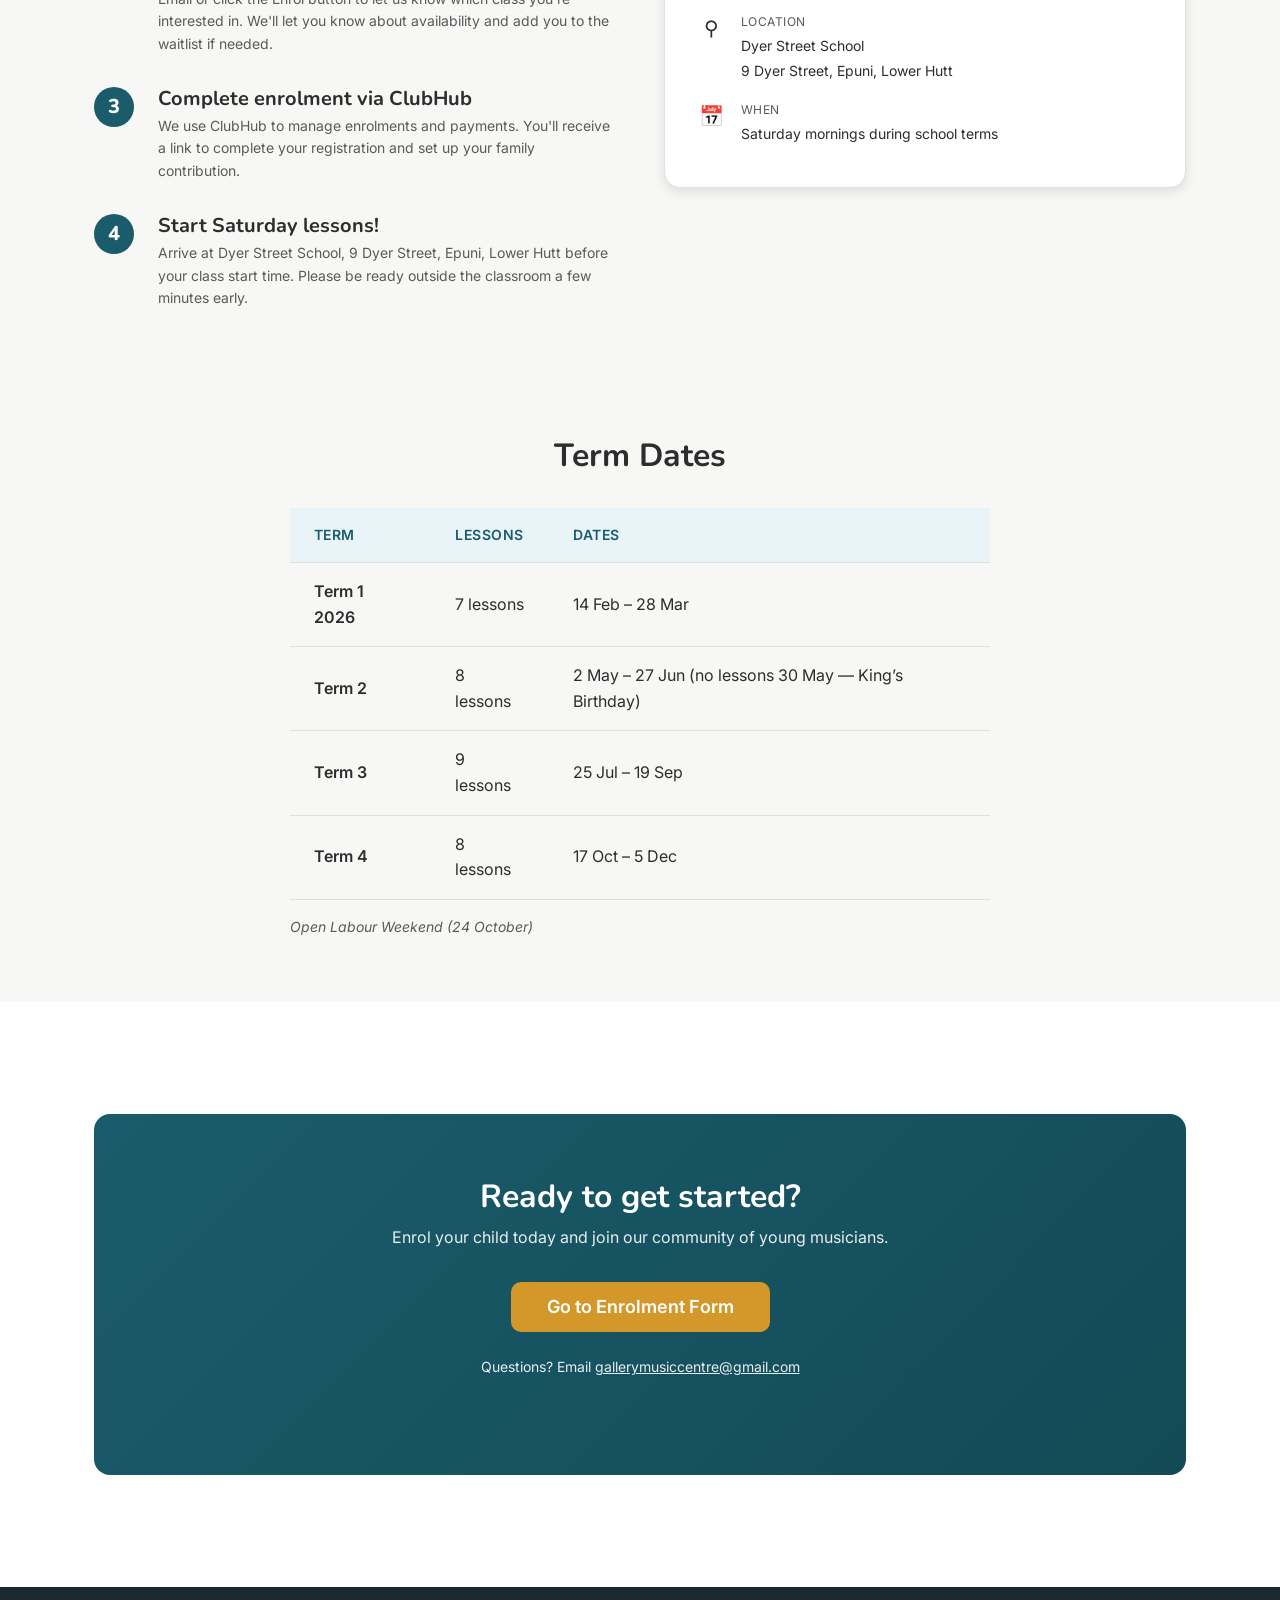
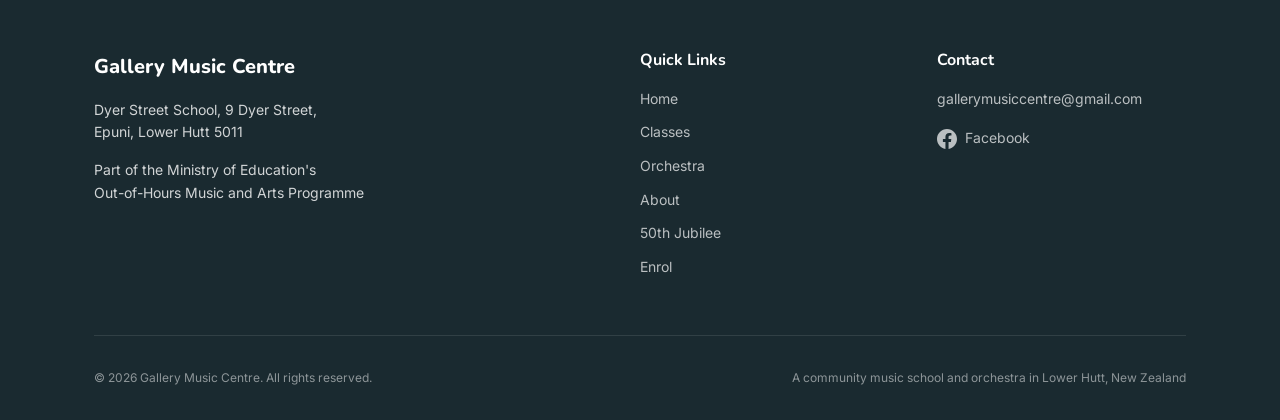
==== commit a5a10e5b: "Share Jubilee valley header artwork across all site pages" ====
--- a/index.html
+++ b/index.html
@@ -10,6 +10,7 @@
   <link href="https://fonts.googleapis.com/css2?family=Inter:wght@400;500;600;700&family=Nunito:wght@700;800&display=swap" rel="stylesheet">
   <link rel="icon" type="image/svg+xml" href="images/favicon.svg">
   <link rel="stylesheet" href="css/style.css">
+  <link rel="stylesheet" href="/css/header.css?v=valley-1">
   <link rel="canonical" href="https://gallerymusic.org/">
   <meta property="og:type" content="website">
   <meta property="og:site_name" content="Gallery Music Centre">
--- a/css/header.css
+++ b/css/header.css
@@ -0,0 +1,57 @@
+/* Shared Gallery valley artwork, first introduced on the Jubilee page. */
+.hero,
+.page-header {
+  background: linear-gradient(180deg, #8ed1ef 0%, #b9e5f5 58%, #d9f1f8 100%);
+  color: var(--color-primary-dark);
+}
+.hero {
+  padding: 64px 0 clamp(260px, calc(22.222vw + 40px), 420px);
+}
+.page-header {
+  padding: 48px 0 clamp(200px, calc(22.222vw + 20px), 340px);
+}
+.hero::before,
+.hero::after,
+.page-header::before,
+.page-header::after,
+.hero__notes,
+.hero__wave,
+.page-header__wave {
+  display: none;
+}
+.hero__decor {
+  top: auto;
+  height: clamp(220px, 22.222vw, 380px);
+  background-image: url('/images/jubilee-valley-desktop.svg?v=bright-1');
+  background-position: center bottom;
+  background-size: cover;
+}
+.page-header .hero__decor {
+  height: clamp(180px, 22.222vw, 320px);
+}
+.hero:not(.jubilee-hero) .hero__content {
+  padding: 0;
+}
+.hero h1,
+.hero p,
+.page-header h1,
+.page-header p {
+  color: var(--color-primary-dark);
+  text-shadow: none;
+  opacity: 1;
+}
+@media (max-width: 767px) {
+  .hero {
+    padding: 36px 0 240px;
+  }
+  .page-header {
+    padding: 36px 0 calc(clamp(160px, 52.083vw, 220px) + 20px);
+  }
+  .hero__decor {
+    height: 220px;
+    background-image: url('/images/jubilee-valley-mobile.svg?v=bright-1');
+  }
+  .page-header .hero__decor {
+    height: clamp(160px, 52.083vw, 220px);
+  }
+}
